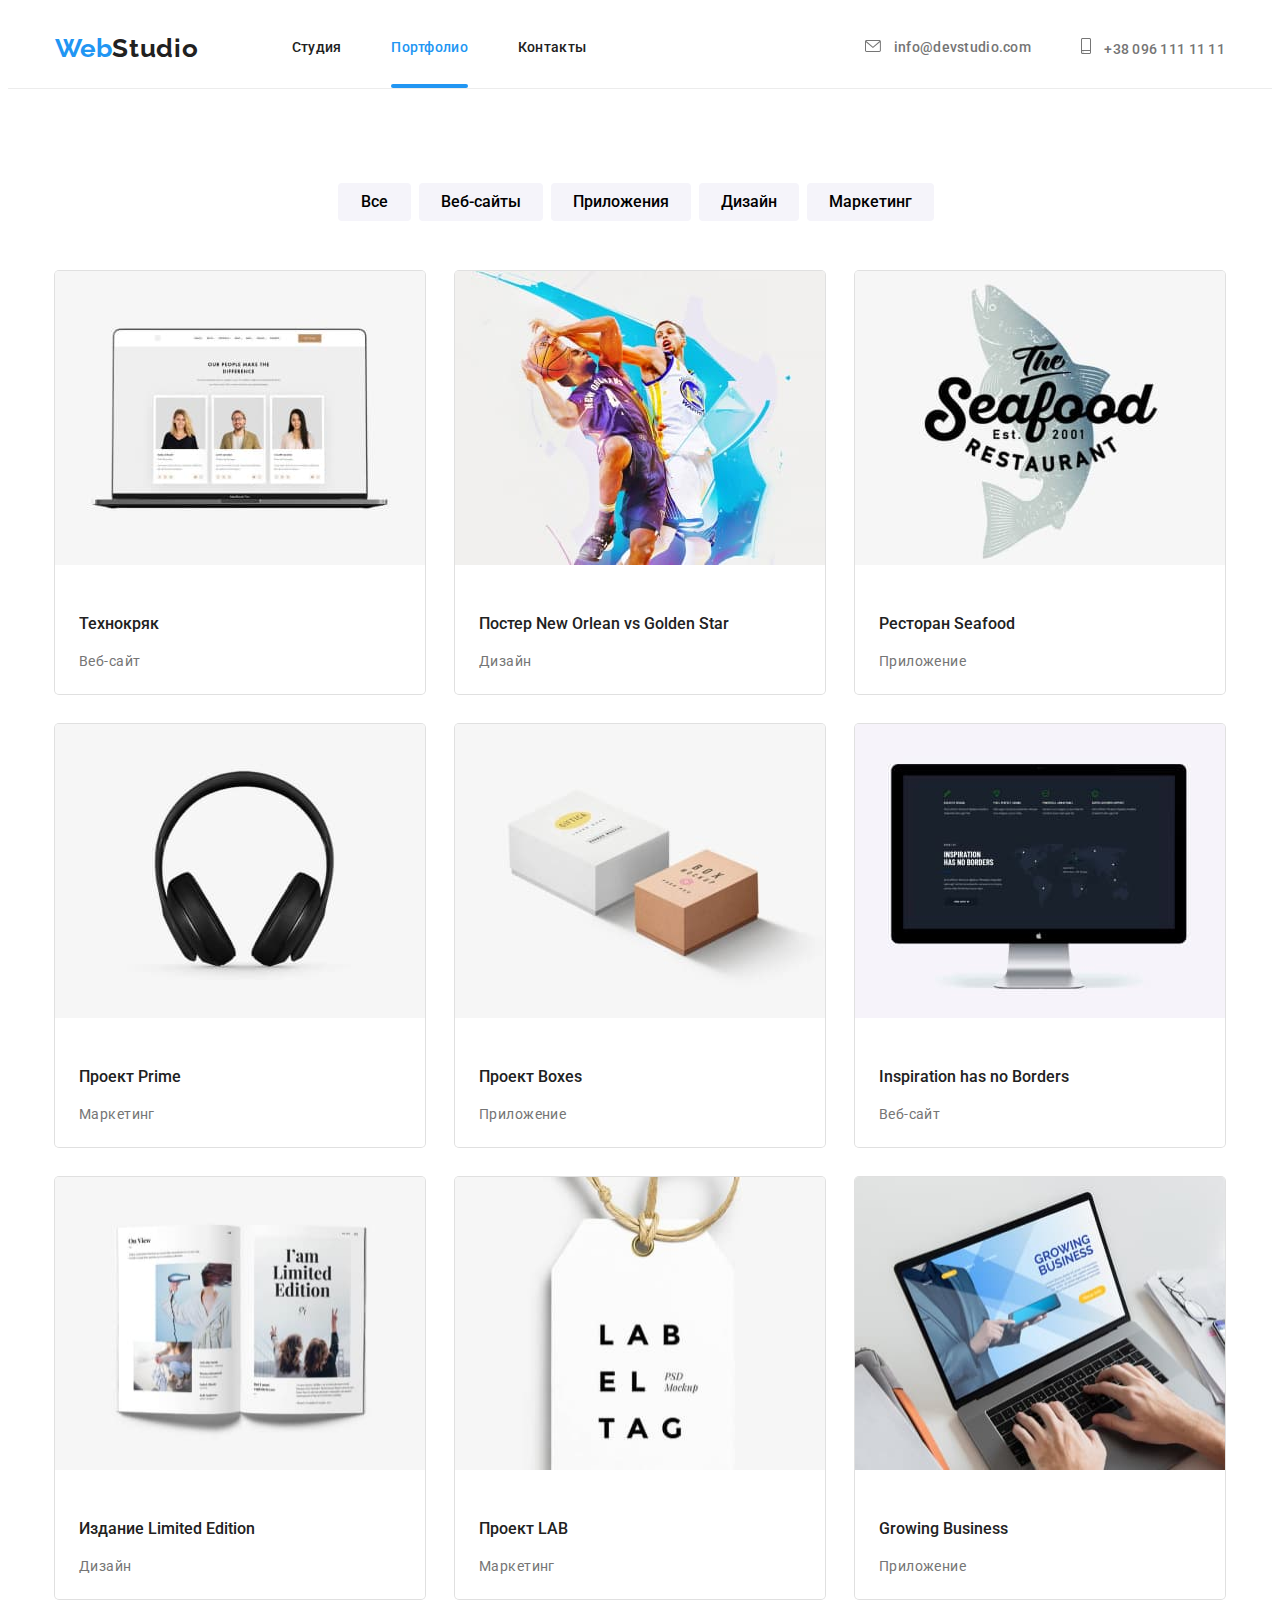
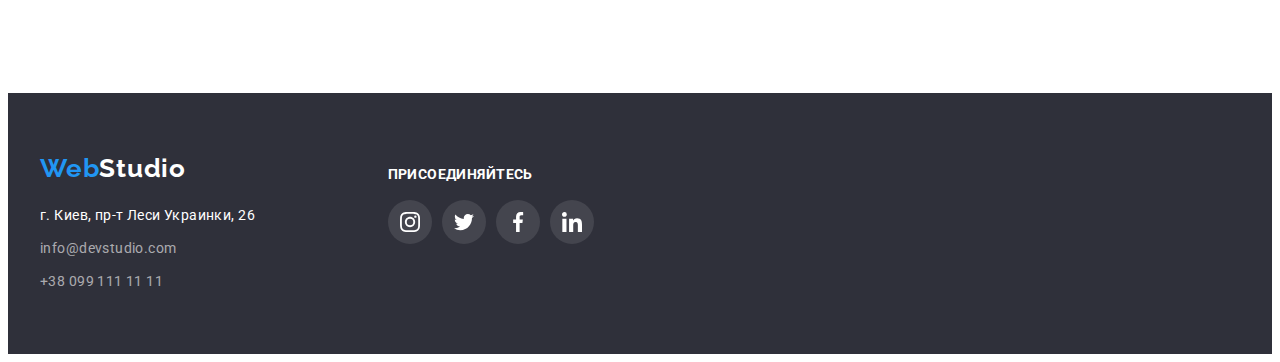
==== portfolio.html @ 5510318b "k" ====
<!DOCTYPE html>
<html lang="ru">

<head>

    <meta charset="UTF-8">
    <meta name="viewport" content="width=device-width, initial-scale=1.0">
    <title>Portfolio</title>
    <link rel="preconnect" href="https://fonts.gstatic.com">
    <link
        href="https://fonts.googleapis.com/css2?family=Raleway:wght@700&family=Roboto:wght@400;500;700;900&display=swap"
        rel="stylesheet">
    <link rel="stylesheet" href="https://cdnjs.cloudflare.com/ajax/libs/modern-normalize/0.2.0/modern-normalize.css"
        integrity="sha512-oxqL25oMBPTFLK5OOR4U/Y//5oyc+3B8MJVTuGD2FLdyA+VXlhKMyQ7YjHNSI5+CLk0UdMLw1lV64dDuT1Batw=="
        crossorigin="anonymous" />
    <link rel="stylesheet" href="css/style.css">


</head>

<body>
    <!--шапка-->
    <header>
        <nav class="conteiner-header main-nav">
            <a href="./index.html" class="logo">Web<span class="logotip">Studio</span></a>
            <ul class="menu-nav list">
                <li class="item">
                    <a href="./index.html" class="saite-nav1 ">Студия</a>
                </li>
                <li class="item">
                    <a href="./portfolio.html" class="saite-nav1 link-current">Портфолио</a>
                </li>
                <li class="item">
                    <a href="" class="saite-nav1">Контакты</a>
                </li>
            </ul>
                        <ul class="contacts list">
                        
                            <li class="item link ">
                                <a href="mailto:info@devstudio.com" class="saite-contacts">
                                        <svg class="icon-mail  ">
                                            <use href=".//images/svg/clients.svg#envelope"></use>
                                        
                                        </svg>
                                    info@devstudio.com</a>
                        
                            </li>
                        
                        
                            <li class="item link ">
                                
                                <a href="tel:+380961111111" class="saite-contacts ">
                                    <svg class="icon-phone  ">
                                        <use href=".//images/svg/clients.svg#smartphone"></use>
                                    
                                    </svg>
                                    +38 096 111 11 11
                        
                                </a>
                            </li>
                        
                        </ul>
        </nav>

    </header>
    <!--Основной контент-->
    <main>
        <!--Фильтры-->
        <section class="conteiner-portfolio">
            <div class="portfolio">
                <h1 class="visually">Портфолио</h1>
                <ul class="list filter ">
                    <li><button class="filter-button" type="button">Все</button></li>
                    <li><button class="filter-button" type="button">Веб-сайты</button></li>
                    <li><button class="filter-button" type="button">Приложения</button></li>
                    <li><button class="filter-button" type="button">Дизайн</button></li>
                    <li><button class="filter-button" type="button">Маркетинг</button></li>
                </ul>
            
            </div>
            <div class="containers-portfolio">
                <h2 class="visually">Проекты</h2>
            
                <ul class="card-set">
                    <li class="item portfolios-link">
                        <div class="card-portfolios">
                        <a href="" class="portfolios-link">
                        <article class="card">
                            <div class="card-thumb">
                            
                                    <img src="./images/portfolio/website.jpg" alt="технокряк" width="370" >
                                    
                              <div class="card-overlay">
                                  <p class="card-overlay-text">
                                    Технокряк это современная площадка распространения коронавируса. Компании используют эту платформу для цифрового
                                    шпионажа и атак на защищённые сервера конкурентов.
                                  </p>
                              </div>
                            </div>
           
                            <div class="card-content">
                                
                                <h3 class="card-heading">Технокряк</h3>
                                <p class="card-text">Веб-сайт</p>
                                
                            </div>
                        </article>
                        </a>
                        </div>
                    </li>
            
                    <li class="item portfolios-link">
                        <div class="card-portfolios">
                        <a href="" class="portfolios-link">
                        <article class="card">
                            <div class="card-thumb">
                              
                                    <img src="./images/portfolio/desinger.jpg" alt="постер" >
                               <div class="card-overlay">
                                  <p class="card-overlay-text">
                                    Технокряк это современная площадка распространения коронавируса. Компании используют эту платформу для цифрового
                                    шпионажа и атак на защищённые сервера конкурентов.
                                  </p>
                              </div>
                            </div>
            
                            <div class="card-content">
                                <h3 class="card-heading">Постер New Orlean vs Golden Star</h3>
                                <p class="card-text">Дизайн</p>
                            </div>
                        </article>
                        </a>
                        </div>
                    </li>
            
                    <li class="item portfolios-link">
                        <div class="card-portfolios">
                        <a href="" class="portfolios-link">
                        <article class="card">
                            <div class="card-thumb">
                        
                              <img src="./images/portfolio/app.jpg" alt="ресторан" /> 
                            <div class="card-overlay">
                                  <p class="card-overlay-text">
                                    Технокряк это современная площадка распространения коронавируса. Компании используют эту платформу для цифрового
                                    шпионажа и атак на защищённые сервера конкурентов.
                                  </p>
                              </div>
                            </div>
            
                            <div class="card-content">
                                <h3 class="card-heading"> Ресторан Seafood</h3>
                                <p class="card-text">Приложение</p>
                            </div>
                        </article>
                        </a>
                        </div>
                    </li>
            
                    <li class="item portfolios-link">
                        <div class="card-portfolios">
                        <a href="" class="portfolios-link">
                        <article class="card">
                            <div class="card-thumb">
                             
                                     <img src="./images/portfolio/marketing.jpg" alt="маркетинг" />
                       <div class="card-overlay">
                                  <p class="card-overlay-text">
                                    Технокряк это современная площадка распространения коронавируса. Компании используют эту платформу для цифрового
                                    шпионажа и атак на защищённые сервера конкурентов.
                                  </p>
                              </div>
                            </div>
            
                            <div class="card-content">
                                <h3 class="card-heading">Проект Prime </h3>
                                <p class="card-text">
                                    Маркетинг
                                </p>
                            </div>
                        </article>
                        </a>
                        </div>
                    </li>
            
                    <li class="item portfolios-link">
                        <div class="card-portfolios">
                        <a href="" class="portfolios-link">
                        <article class="card">
                            <div class="card-thumb">
                                <img src="./images/portfolio/apps.jpg" alt="приложение" />
                       <div class="card-overlay">
                                  <p class="card-overlay-text">
                                    Технокряк это современная площадка распространения коронавируса. Компании используют эту платформу для цифрового
                                    шпионажа и атак на защищённые сервера конкурентов.
                                  </p>
                              </div>
                            </div>
            
                            <div class="card-content">
                                <h3 class="card-heading">Проект Boxes</h3>
                                <p class="card-text">
                                    Приложение
                                </p>
                            </div>
                        </article>
                        </a>
                        </div>
                    </li>
            
                    <li class="item portfolios-link" >
                        <div class="card-portfolios">
                        <a href="" class="portfolios-link">
                        <article class="card">
                            <div class="card-thumb">
                              
                                    <img src="./images/portfolio/inspiration.jpg" alt="веб-сайт" />
                                 <div class="card-overlay">
                                  <p class="card-overlay-text">
                                    Технокряк это современная площадка распространения коронавируса. Компании используют эту платформу для цифрового
                                    шпионажа и атак на защищённые сервера конкурентов.
                                  </p>
                              </div>
                            </div>
            
                            <div class="card-content">
                                <h3 class="card-heading">Inspiration has no Borders</h3>
                                <p class="card-text">
                                    Веб-сайт
                                </p>
                            </div>
                        </article>
                        </a>
                        </div>
                    </li>
                    <li class="item portfolios-link">
                        <div class="card-portfolios">
                        <a href="" class="portfolios-link">
                        <article class="card">
                            <div class="card-thumb">
                             
                                    <img src="./images/portfolio/weblimitededition.jpg" alt="дизайн" />
                                <div class="card-overlay">
                                  <p class="card-overlay-text">
                                    Технокряк это современная площадка распространения коронавируса. Компании используют эту платформу для цифрового
                                    шпионажа и атак на защищённые сервера конкурентов.
                                  </p>
                              </div>
                            </div>
                
                            <div class="card-content">
                                <h3 class="card-heading">Издание Limited Edition</h3>
                                <p class="card-text">
                                    Дизайн
                                </p>
                            </div>
                        </article>
                        </a>
                        </div>
                    </li>
                    
                    <li class="item portfolios-link">
                        <div class="card-portfolios">
                        <a href="" class="portfolios-link">
                            <article class="card">
                                <div class="card-thumb">
                                  
                                    <img src="./images/portfolio/lab.jpg" alt="маркетинг2"  />
                                 <div class="card-overlay">
                                  <p class="card-overlay-text">
                                    Технокряк это современная площадка распространения коронавируса. Компании используют эту платформу для цифрового
                                    шпионажа и атак на защищённые сервера конкурентов.
                                  </p>
                              </div>
                                </div>
                    
                                <div class="card-content">
                                    <h3 class="card-heading">Проект LAB</h3>
                                    <p class="card-text">
                                        Маркетинг
                                    </p>
                                </div>
                            </article>
                        </a>
                        </div>
                    </li>
                       
                    <li class="item portfolios-link">
                        <div class="card-portfolios">
                        <a href="" class="portfolios-link">
                                <article class="card">
                                    <div class="card-thumb">
                                  
                                            <img src="./images/portfolio/business.jpg" alt="бизнес" />
                                  <div class="card-overlay">
                                  <p class="card-overlay-text">
                                    Технокряк это современная площадка распространения коронавируса. Компании используют эту платформу для цифрового
                                    шпионажа и атак на защищённые сервера конкурентов.
                                  </p>
                              </div>
                                    </div>
                        
                                    <div class="card-content">
                                        <h3 class="card-heading">Growing Business</h3>
                                        <p class="card-text">
                                          Приложение
                                        </p>
                                    </div>
                                </article>
                        </a>
                        </div>
                    </li>
                </ul>
            </div>
        </section>

    </main>
<footer class="footer">
    <div class="container our-contacts">
        <div class="card-footer">
            <a class="link logos" href="./index.html"><span class="logo-color">Web</span>Studio</a>
            <address class="address">г. Киев, пр-т Леси Украинки, 26</address>
            <ul class="list">
                <li class="address-item "><a class="contacts-footer"
                        href="mailto:info@devstudio.com">info@devstudio.com</a>
                </li>
                <li class="address-item"><a class="contacts-footer" href="tel:+380991111111">+38 099 111 11 11</a></li>
            </ul>
        </div>
        <div class="card-footer social-networks">
            <h2 class="join">присоединяйтесь</h2>
            <ul class="list social-networks-list">
                <li class="networks-list">
                    <a class="networks-list-link" href="" aria-label="Ссылка на instagram" target="_self"
                        rel="noreferrer noopener">
                        <svg class="network-icon" width="20px" height="20px">
                            <use href=".//images/svg/sprite.svg#instagram"></use>
                        </svg>
                    </a>
                </li>
                <li class="networks-list">
                    <a class="networks-list-link" href="" aria-label="Ссылка на twitter" target="_self"
                        rel="noreferrer noopener">
                        <svg class="network-icon" width="20px" height="20px">
                            <use href=".//images/svg/sprite.svg#twitter"></use>
                        </svg>
                    </a>
                </li>
                <li class="networks-list">
                    <a class="networks-list-link" href="" aria-label="Ссылка на facebook" target="_self"
                        rel="noreferrer noopener">
                        <svg class="network-icon" width="20px" height="20px">
                            <use href=".//images/svg/sprite.svg#facebook"></use>
                        </svg>
                    </a>
                </li>
                <li class="networks-list">
                    <a class="networks-list-link" href="" aria-label="Ссылка на linkedin" target="_self"
                        rel="noreferrer noopener">
                        <svg class="network-icon" width="20px" height="20px">
                            <use href=".//images/svg/sprite.svg#linkedin"></use>
                        </svg>
                    </a>
                </li>
            </ul>

        </div>

    </div>
</footer>
</body>

</html>
---- css/style.css ----
html {
  box-sizing: border-box;
}

*,
*::after,
*::before {
  box-sizing: inherit;
}

h1,
h2,
h3,
h4,
h5,
h6,
p {
  margin-top: 0;
}
.list {
  list-style: none;
  padding-left: 0;
  margin: 0;
}

.link {
  text-decoration: none;
  color: inherit;
}
img {
  display: block;
  max-width: 100%;
  height: auto;
}
:root {
  --background-color: #fff;
  --primary-text-color: #757575;
  --hover-color: #2196f3;
  --title-color: #212121;
  --white-color-text: #ffffff;
  --text-black-color: #000000;
  --bg-color: #2f303a;
  --buttos-hover-color: #188ce8;
  --our-backgraund-color: #f5f4fa;
  --portfolio-background-color: #e5e5e5;
  --social-team-icon-color: #afb1b8;

  --card-set-gap: 30px;
  --card-shadow-hover: 0px 1px 1px rgba(0, 0, 0, 0.12), 0px 4px 4px rgba(0, 0, 0, 0.06), 1px 4px 6px rgba(0, 0, 0, 0.16);
  --card-shadow: 0px 0px 0px 1px rgba(0, 0, 0, 0.12);
  --foto-bg-color: rgba(47, 48, 58, 0.8);
}

.body {
  font-family: 'Roboto', sans-serif;
  font-family: 'Raleway', sans-serif;
  background-color: var(--background-color);
  margin: 0px;
  line-height: 1.5;
}

a {
  text-decoration: none;
}

ul {
  list-style: none;
}

p {
  font-family: Roboto;
  font-style: normal;
  font-weight: normal;
  font-size: 14px;
  line-height: 1.71;
  /* or 171% */

  letter-spacing: 0.03em;
  color: var(--primary-text-color);
}
h2 {
  font-family: Roboto;
  font-style: normal;
  font-weight: bold;
  font-size: 36px;
  line-height: 1.16;
  text-align: center;
  letter-spacing: 0.03em;

  color: var(--title-color);
}
/* CONTAINER */
.containers-portfolio {
  width: 1200px;
  padding-left: 15px;
  padding-right: 15px;
  margin-left: auto;
  margin-right: auto;
}
.conteiner-header {
  margin-right: auto;
  margin-left: auto;
  padding: 0px 15px;
  width: 1200px;
  height: 80px;
}
header {
  border-bottom: 1px solid #ececec;
}

.logo {
  font-family: Raleway;
  font-style: normal;
  font-weight: bold;
  font-size: 26px;
  line-height: 1.19;
  color: var(--hover-color);
}

.logotip {
  font-family: Raleway;
  font-style: normal;
  font-weight: bold;
  font-size: 26px;
  line-height: 1.19;
  /* identical to box height */

  letter-spacing: 0.03em;
  color: var(--title-color);
}

.logo:hover,
.logotip:hover {
  color: var(--hover-color);
}
.link-current,
.link:hover,
.link:focus,
.contacts:focus,
.contacts:hover,
.contacts-footer:hover,
.contacts-footer:focus {
  color: var(--special-text-color);
}
.link-current {
  position: relative;
}
.link-current::after {
  position: absolute;
  content: '';
  display: block;
  height: 4px;
  width: 100%;
  border-radius: 2px;
  bottom: 0;

  background-color: var(--hover-color);
}

/*main-nav*/
.main-nav {
  display: flex;
  align-items: center;
}

/*menu*/
.menu-nav .item + .item {
  margin-left: 50px;
}

.menu-nav {
  display: flex;
  margin-left: 93px;
}

.saite-nav1 {
  display: block;
  padding-top: 32px;
  padding-bottom: 32px;

  font-family: Roboto;
  font-style: normal;
  font-weight: 500;
  font-size: 14px;
  line-height: 1.14;
  letter-spacing: 0.02em;
  text-decoration: none;
  cursor: pointer;
  color: var(--title-color);
}

.saite-nav1:hover,
.saite-nav1:focus {
  color: var(--hover-color);
}
/*icon header*/

.icon-mail {
  width: 16px;
  height: 12px;
  fill: var(--primary-text-color);
  margin-right: 10px;
}

.icon-phone {
  width: 10px;
  height: 16px;
  fill: var(--primary-text-color);
  margin-right: 10px;
}
.icon-mail,
.icon-phone {
  align-items: center;
}
.contacts {
  display: flex;
  margin-left: auto;
}

.contacts .item + .item {
  margin-left: 50px;
}

.saite-contacts {
  font-family: Roboto;
  font-style: normal;
  font-weight: 500;
  font-size: 14px;
  line-height: 1.14;
  letter-spacing: 0.02em;

  color: var(--primary-text-color);
}
.saite-contacts:hover,
.saite-contacts:focus {
  color: var(--hover-color);
}
.saite-contacts:hover .icon-phone,
.saite-contacts:focus .icon-phone {
  stroke: var(--hover-color);
}
.saite-contacts:hover .icon-mail,
.saite-contacts:focus .icon-mail {
  stroke: var(--hover-color);
}
/* banner*/
.banner {
  height: 600px;

  background-color: var(--bg-color);
}

/*hero-title*/
.hero {
  align-items: center;
  text-align: center;

  padding-top: 200px;
  padding-bottom: 200px;

  background-image: linear-gradient(rgba(47, 48, 58, 0.4), rgba(47, 48, 58, 0.4)), url(../images/bg-image.jpeg);
  background-repeat: no-repeat;
  background-position: center;
}

.hero-title {
  font-family: Roboto;
  font-style: normal;
  font-weight: 900;
  font-size: 44px;
  line-height: 1.36;

  color: var(--white-color-text);
}
/*button*/
.buttons {
  background: var(--hover-color);

  padding: 10px 32px 10px 32px;
  border-radius: 4px;
  border: none;
  cursor: pointer;
}

.buttons:hover,
.buttons:focus {
  background: var(--buttos-hover-color);
  box-shadow: 0px 4px 4px rgba(0, 0, 0, 0.15);
  border-radius: 4px;
}

.buts {
  font-family: Roboto;
  font-style: normal;
  font-weight: bold;
  font-size: 16px;
  line-height: 1.87;
  /* identical to box height, or 187% */

  color: var(--white-color-text);
}

.buts:hover,
.buts:focus {
  font-family: Roboto;
  font-style: normal;
  font-weight: bold;
  font-size: 16px;
  line-height: 1.87;

  color: var(--white-color-text);
}

.section {
  padding-top: 94px;
  padding-bottom: 94px;
}

.about-us {
  display: flex;
  justify-content: center;
  padding-left: 0px;
  font-family: Roboto;
  font-style: normal;
  font-weight: bold;
  font-size: 14px;
  line-height: 1.14;
  letter-spacing: 0.03em;

  color: var(--title-color);
}

.section-about-us-title {
  font-family: Roboto;
  font-style: normal;
  font-weight: bold;
  font-size: 14px;
  line-height: 1.14;
  letter-spacing: 0.03em;

  color: var(--title-color);
}

.about-us .feature1 + .feature1 {
  margin-left: 30px;
}

.feature1 {
  height: 251px;
  width: 270px;
  align-items: center;
}
/*icon center*/
.feature-icon::before {
  display: block;
  content: '';
  height: 120px;

  background-size: contain;
  background-position: center;
  margin-bottom: 30px;
}
.feature-icon:nth-child(1):before {
  background-image: url(../images/svg/Group\ 1.svg);
}
.feature-icon:nth-child(2):before {
  background-image: url(../images/svg/Group\ 2.svg);
}
.feature-icon:nth-child(3):before {
  background-image: url(../images/svg/Group\ 3.svg);
}
.feature-icon:nth-child(4):before {
  background-image: url(../images/svg/Group\ 4.svg);
}
/*what-we-do*/

.what-we-do {
  margin-bottom: 50px;
}

.block-title {
  display: flex;
  text-align: center;
  padding-left: 0px;
  padding-top: 0px;
  margin-top: 0px;
  margin-bottom: 0px;
  padding-bottom: 94px;
  position: relative;
}

.block-title .grid-title + .grid-title {
  padding-left: 30px;
}

.container {
  margin-left: auto;
  margin-right: auto;
  padding: 0px 15pxpx;
  width: 1200px;
}
.card-bg {
  display: flex;
  position: absolute;
  top: 224px;
  /* right: 0; */
  width: 370px;
  height: 70px;

  background-color: var(--foto-bg-color);
}
.text {
  font-family: Roboto;
  font-style: normal;
  font-weight: bold;
  font-size: 14px;
  line-height: 16px;
  text-align: center;
  letter-spacing: 0.03em;
  text-transform: uppercase;

  color: #ffffff;
  padding-top: 27px;
  margin-bottom: 0px;
  padding-left: 83px;
}
/*our-team*/

.we-1 {
  font-family: Roboto;
  font-style: normal;
  font-weight: bold;
  font-size: 36px;
  line-height: 1.16;
  text-align: center;
  letter-spacing: 0.03em;
  color: var(--title-color);

  margin-bottom: 50px;
}

h3 {
  font-family: Roboto;
  font-style: normal;
  font-weight: 500;
  font-size: 16px;
  line-height: 1.18;
  color: var(--title-color);
  margin-top: 30px;
}

.banners {
  background-color: var(--our-backgraund-color);
}

.our-team {
  display: flex;
  flex-wrap: wrap;
  width: 1200px;
}

.our-team .team + .team + .team {
  margin-left: 30px;
}

.teams {
  margin-left: 30px;
}

.team {
  background-color: var(--white-color-text);
  border-bottom-left-radius: 4px;
  border-bottom-right-radius: 4px;
  box-shadow: 0px 1px 3px rgb(0 0 0 / 12%), 0px 1px 1px rgb(0 0 0 / 14%), 0px 2px 1px rgb(0 0 0 / 20%);
  border-radius: 0px 0px 4px 4px;
  text-align: center;
}
.ihor1 {
  margin: 0;
}
.teem {
  margin-top: 30px;
}
.teams-icon {
  height: 44px;
  width: 44px;

  display: inline-flex;
}

/*team-icon*/
.team-icon {
  display: inline-flex;
  justify-items: center;
  align-items: center;
  margin-left: 10px;
  margin-right: 10px;
  fill: var(--social-team-icon-color);
  cursor: pointer;
}
.social-icon-link:hover,
.social-icon-link:focus {
  fill: var(--white-color-text);
}
.social-icon-link:hover .team-icon,
.social-icon-link:focus .team-icon {
  fill: var(--white-color-text);
}
.social-team {
  padding: 0;
  margin-bottom: 30px;
  margin-top: 16px;
}

/*clients icon*/
.position {
  font-family: Roboto;
  font-style: normal;
  font-weight: bold;
  font-size: 36px;
  line-height: 1.16;
  text-align: center;
  letter-spacing: 0.03em;

  color: var(--text-black-color);

  margin-bottom: 50px;
}
.grid {
  display: flex;
  flex-wrap: wrap;

  justify-items: center;
  align-items: center;

  margin-top: 0;
  margin-bottom: 94px;
}

.grid-item.fl.lf.grid {
  flex-basis: calc((100% - 30px * 6) / 6);
  margin-top: 30px;
  margin-left: 30px;
}
.icon-client {
  fill: var(--social-team-icon-color);
}
.client-position a {
  display: inline-flex;
  justify-content: center;
  align-items: center;
  width: 170px;
  height: 90px;
  border: 1px solid var(--social-team-icon-color);
  border-radius: 4px;
  margin-left: auto;
  margin-right: auto;
}
.sections {
  margin-top: 94px;
}

.hh {
  width: 1200px;
  padding-right: 15px;
  padding-left: 15px;
  margin-right: auto;
  margin-left: auto;
}
.lf {
  padding-left: 0;
}
.fl {
  width: 170px;
  height: 90px;
  display: inline-grid;
  margin-right: 30px;
}

.fls {
  width: 170px;
  height: 90px;
  display: inline-grid;
}
.icon-client:hover,
.icon-client:focus {
  fill: var(--hover-color);
  border: 1px solid var(--hover-color);
}
.client:hover .icon-client,
.client:focus .icon-client {
  stroke: var(--hover-color);
}

/*footer*/
footer {
  background-color: var(--bg-color);
  padding-bottom: 60px;

  flex-basis: calc((50% - 45px) / 2);
}
.flex {
  flex-basis: calc((50% - 45px) / 2);
}
.logos {
  font-family: Raleway;
  font-style: normal;
  font-weight: bold;
  font-size: 26px;
  line-height: 1.19;

  letter-spacing: 0.03em;

  color: var(--white-color-text);
}

.logo-color {
  font-family: Raleway;
  font-style: normal;
  font-weight: bold;
  font-size: 26px;
  line-height: 1.19;
  letter-spacing: 0.03em;
  color: var(--hover-color);
}

.logos:hover,
.logo-color:hover,
.contact-links:hover,
.contact-links:hover {
  color: var(--hover-color);
}

.contact-list {
  font-family: Roboto;
  font-style: normal;
  font-weight: normal;
  font-size: 14px;
  line-height: 1.71;
  padding-top: 20px;
  margin-bottom: 0px;
  /* or 171% */

  letter-spacing: 0.03em;

  color: var(--white-color-text);
}

.contact-links {
  font-family: Roboto;
  font-style: normal;
  font-weight: normal;
  font-size: 14px;
  line-height: 1.71;
  /* or 171% */
  padding-top: 9px;
  letter-spacing: 0.03em;

  color: rgba(255, 255, 255, 0.6);
}
/*icon social*/
.social-link {
  padding-left: 400px;
  padding-top: 50px;
  flex-basis: calc((50% - 45px) / 2);

  height: 80px;
}
.come-on {
  font-family: Roboto;
  font-style: normal;
  font-weight: bold;
  font-size: 14px;
  line-height: 0.87;
  letter-spacing: 0.03em;
  text-transform: uppercase;

  color: var(--white-color-text);
  margin-bottom: 0;
  padding-bottom: 20px;
  padding-top: 10px;
  margin-left: 45px;
}
.social {
  display: flex;
  display: inline;
}
.social-icon-link {
  display: inline-flex;
  cursor: pointer;
  width: 44px;
  height: 44px;
  border-radius: 50%;
  background-color: rgba(255, 255, 255, 0.1);
}

.icon {
  height: 20px;
  width: 20px;
  margin-left: 12px;
  margin-right: 12px;
  margin-top: 12px;
  display: inline-flex;
  justify-items: center;
  align-items: center;
  fill: var(--white-color-text);
  cursor: pointer;
}

.social-icon-link:hover,
.social-icon-link:focus {
  background-color: var(--hover-color);

  fill: var(--white-color-text);
  outline: none;
}

.social-icon-link:not(:last-child) {
  margin-right: 10px;
}
.rs {
  padding-top: 9px;
}
.networks-list-link:hover,
.networks-list-link:focus {
  background-color: var(--hover-color);
  outline: none;
  border-radius: 50%;
}
/*new footer*/
.footer {
  padding-top: 60px;
  padding-bottom: 60px;
}

.join {
  display: flex;
  font-family: Roboto;
  font-style: normal;
  font-weight: bold;
  font-size: 14px;
  line-height: 0.87;
  letter-spacing: 0.03em;
  text-transform: uppercase;

  color: var(--white-color-text);
  margin-bottom: 20px;
}

.our-contacts {
  display: flex;
}

.card-footer {
  flex-basis: calc((50% - 45px) / 2);
}
.card-footer:last-child {
  flex-basis: calc(50% - 15px);
}
.social-networks {
  margin-left: 70px;
  padding-top: 15px;
}

.social-networks-list {
  display: inline-flex;
}

.networks-list-link {
  display: flex;
  justify-content: center;
  align-items: center;
  width: 44px;
  height: 44px;
  border-radius: 50%;
  background-color: rgba(255, 255, 255, 0.1);
}
.networks-list:not(:last-child) {
  margin-right: 10px;
}

.networks-list-link:hover,
.networks-list-link:focus {
  background-color: var(--hover-color);
}

.network-icon {
  fill: var(--white-color-text);
}

.address {
  font-family: Roboto;
  font-style: normal;
  font-weight: normal;
  font-size: 14px;
  line-height: 1.71;
  padding-top: 20px;
  margin-bottom: 0px;
  /* or 171% */

  letter-spacing: 0.03em;

  color: var(--white-color-text);
}

.address-item {
  font-family: Roboto;
  font-style: normal;
  font-weight: normal;
  font-size: 14px;
  line-height: 1.71;
  /* or 171% */
  padding-top: 9px;
  letter-spacing: 0.03em;

  color: rgba(255, 255, 255, 0.6);
}
.link-current,
.link:hover,
.link:focus,
.contacts:focus,
.contacts:hover,
.contacts-footer:hover,
.contacts-footer:focus {
  color: var(--hover-color);
}

.contacts-footer {
  color: rgba(255, 255, 255, 0.6);
  text-decoration: none;
}

/*portfolio html*/
.portfolio-logo {
  font-family: Raleway;
  font-style: normal;
  font-weight: bold;
  font-size: 26px;
  line-height: 1.19;
  /* identical to box height */

  letter-spacing: 0.03em;
  color: var(--hover-color);
}

.portfolio-logotipe {
  font-family: Raleway;
  font-style: normal;
  font-weight: bold;
  font-size: 26px;
  line-height: 1.19;
  /* identical to box height */

  letter-spacing: 0.03em;

  color: var(--text-black-color);
}

.portfolio-link {
  font-family: Roboto;
  font-style: normal;
  font-weight: 500;
  font-size: 14px;
  line-height: 1.14;
  letter-spacing: 0.02em;

  color: var(--title-color);
}

.portfolio-logotipe:hover {
  color: var(--hover-color);
}

.portfolio-contacts {
  font-family: Roboto;
  font-style: normal;
  font-weight: 500;
  font-size: 14px;
  line-height: 1.14;
  letter-spacing: 0.02em;

  color: var(--primary-text-color);
}

/*навигация*/
.visually {
  display: none;
}

/*навигация*/
.conteiner-portfolio {
  padding-bottom: 94px;
  padding-top: 94px;
}

.filters {
  display: flex;
  justify-content: center;
  margin-bottom: 50px;
  padding-left: 30px;
}
/*conteiner -main*/
.conteiner {
  width: 1170px;
  margin-left: auto;
  margin-right: auto;
  padding-top: 94px;
  padding-bottom: 94px;
  background-color: blue;
}
.all:hover {
  color: var(--white-color-text);
}
/*проекты*/
.filter {
  display: flex;
  justify-content: center;
  margin-bottom: 50px;
}

.filter-button {
  font-family: Roboto;
  font-style: normal;
  font-weight: 500;
  font-size: 16px;
  line-height: 1.62;
  text-align: center;
  background-color: var(--our-backgraund-color);
  border-radius: 4px;
  border: none;
  margin-right: 8px;
  min-width: 73px;
  padding: 6px 22px;
  cursor: pointer;
}

.filter-button:hover,
.filter-button:focus {
  background-color: var(--hover-color);
  color: var(--white-color-text);
  box-shadow: 0px 3px 1px rgba(0, 0, 0, 0.1), 0px 1px 2px rgba(0, 0, 0, 0.08), 0px 2px 2px rgba(0, 0, 0, 0.12);
  border-radius: 4px;
}

/*.portfolio {
  background: #e5e5e5;
}*/

/* CARD SET */
.card-set {
  padding: 0;
  margin: 0;
  list-style: none;

  display: flex;
  flex-wrap: wrap;
  margin-left: calc(-1 * var(--card-set-gap));
  margin-top: calc(-1 * var(--card-set-gap));
}

.card-set > .item {
  flex-basis: calc(100% / 3 - var(--card-set-gap));
  margin-left: var(--card-set-gap);
  margin-top: var(--card-set-gap);
}

/* CARD */
.card {
  box-shadow: var(--card-shadow);
  border-radius: 4px;
  overflow: hidden;
}

.portfolios-link:hover,
.portfolios-link:focus {
  box-shadow: var(--card-shadow-hover);
  border-radius: 4px;
  color: var(--hover-color);
}
.portfolios-link {
  cursor: pointer;
}

.card-content {
  padding: 20px 24px;
}

.card-text {
  margin-top: 4px;
  margin-bottom: 0px;
}
.card-main {
  margin: 0px;
}
.project-titles {
  font-family: Roboto;
  font-style: normal;
  font-weight: bold;
  font-size: 18px;
  line-height: 2;

  letter-spacing: 0.06em;
  padding-left: 24px;
  padding-top: 10px;
  padding-bottom: 4px;
  color: var(--title-color);
}
.project-title {
  font-family: Roboto;
  font-style: normal;
  font-weight: normal;
  font-size: 16px;
  line-height: 1.87;

  letter-spacing: 0.03em;
  padding-left: 24px;
  padding-bottom: 20px;
}
.items {
  width: 370px;
  height: 404px;
  left: 215px;
  top: 1130px;

  background: #ffffff;
  border: 1px solid #eeeeee;
  box-sizing: border-box;
}

/* portfolio footer*/
.footer-nav {
  width: 1600px;
  height: 252px;
  left: 0px;
  top: 1628px;

  background: var(--bg-color);
}
.portfolio-contacts:hover,
.web:hover,
.portfolio-mail:hover,
.portfolio-phone:hover {
  color: var(--hover-color);
}

.logo1 {
  font-family: Raleway;
  font-style: normal;
  font-weight: bold;
  font-size: 26px;
  line-height: 1.19;
  /* identical to box height */

  letter-spacing: 0.03em;

  color: var(--hover-color);
}
.web {
  font-family: Raleway;
  font-style: normal;
  font-weight: bold;
  font-size: 26px;
  line-height: 1.19;
  /* identical to box height */

  letter-spacing: 0.03em;

  color: var(--white-color-text);
}
.portfolio-address {
  font-family: Roboto;
  font-style: normal;
  font-weight: normal;
  font-size: 14px;
  line-height: 1.71;
  /* or 171% */

  letter-spacing: 0.03em;

  color: var(--white-color-text);
}
.portfolio-mail {
  font-family: Roboto;
  font-style: normal;
  font-weight: normal;
  font-size: 14px;
  line-height: 1.71;
  /* or 171% */

  letter-spacing: 0.03em;

  color: rgba(255, 255, 255, 0.6);
}
.portfolio-phone {
  font-family: Roboto;
  font-style: normal;
  font-weight: normal;
  font-size: 14px;
  line-height: 1.71;
  /* or 171% */

  letter-spacing: 0.03em;

  color: rgba(255, 255, 255, 0.6);
}
/*madal*/
.backdrop {
  position: fixed;
  top: 0;
  left: 0;
  width: 100%;
  height: 100%;
  background-color: rgba(0, 0, 0, 0.2);

  z-index: 2;
  transition: opacity 1000ms cubic-bezier(0.4, 0, 0.2, 1);
}
.backdrop.is-hidden {
  opacity: 0;
  pointer-events: none;
}

.modal {
  position: absolute;
  top: 50%;
  left: 50%;

  width: 528px;
  height: 581px;
  background-color: rgba(255, 255, 255, 1);
  box-shadow: 0px 1px 3px rgba(0, 0, 0, 0.12), 0px 1px 1px rgba(0, 0, 0, 0.14), 0px 2px 1px rgba(0, 0, 0, 0.2);
  border-radius: 4px;
  transform: translate(-50%, -50%) scale(1);
}

.t {
  margin-top: 50px;
  margin-left: 100px;
  margin-right: 100px;
}
.modal:hover {
  transition-property: initial;
  transition-duration: 250ms;
  transition-timing-function: linear;
  transition-delay: 0;
}
.buttom-close {
  position: absolute;
  top: 8px;
  right: 8px;
  width: 30px;
  height: 30px;

  background-color: transparent;
  border: 1px solid rgba(0, 0, 0, 0.1);
  border-radius: 50%;
  cursor: pointer;
}
.icon-close {
  fill: #000000;
  margin-left: 1px;
}
.icon-close:hover,
.icon-close:focus {
  fill: var(--hover-color);
}
.buttom-close:hover,
.buttom-close:focus {
  fill: var(--hover-color);
  border: 1px solid var(--hover-color);
}
.buttom-close:hover .icon-close,
.buttom-close:focus .icon-close {
  stroke: var(--hover-color);
}
/*Выезэающий синий фон*/
.card-thumb {
  position: relative;
  overflow: hidden;
}

.card-overlay > p {
  padding: 63px 24px;
}
.card-overlay-text {
  font-family: Roboto;
  font-style: normal;
  font-weight: normal;
  font-size: 18px;
  line-height: 1.56;
  /* or 156% */
  text-align: left;
  letter-spacing: 0.03em;

  color: var(--white-color-text);
}
.card-overlay {
  position: absolute;
  bottom: 1px;
  left: 0;
  opacity: 0;
  background-color: rgba(33, 150, 243, 0.9);
  width: 370px;
  height: 294px;

  transform: translateY(100%);
  transition: transform 250ms cubic-bezier(0.4, 0, 0.2, 1);
}

.portfolios-link:hover .card-overlay,
.portfolios-link:focus .card-overlay {
  transform: translateY(0);
  opacity: 1;
}
.portfolios-link:hover,
.portfolios-link:focus {
  box-shadow: 0px 4px 4px rgba(0, 0, 0, 0.15);
  border-radius: 4px;
}
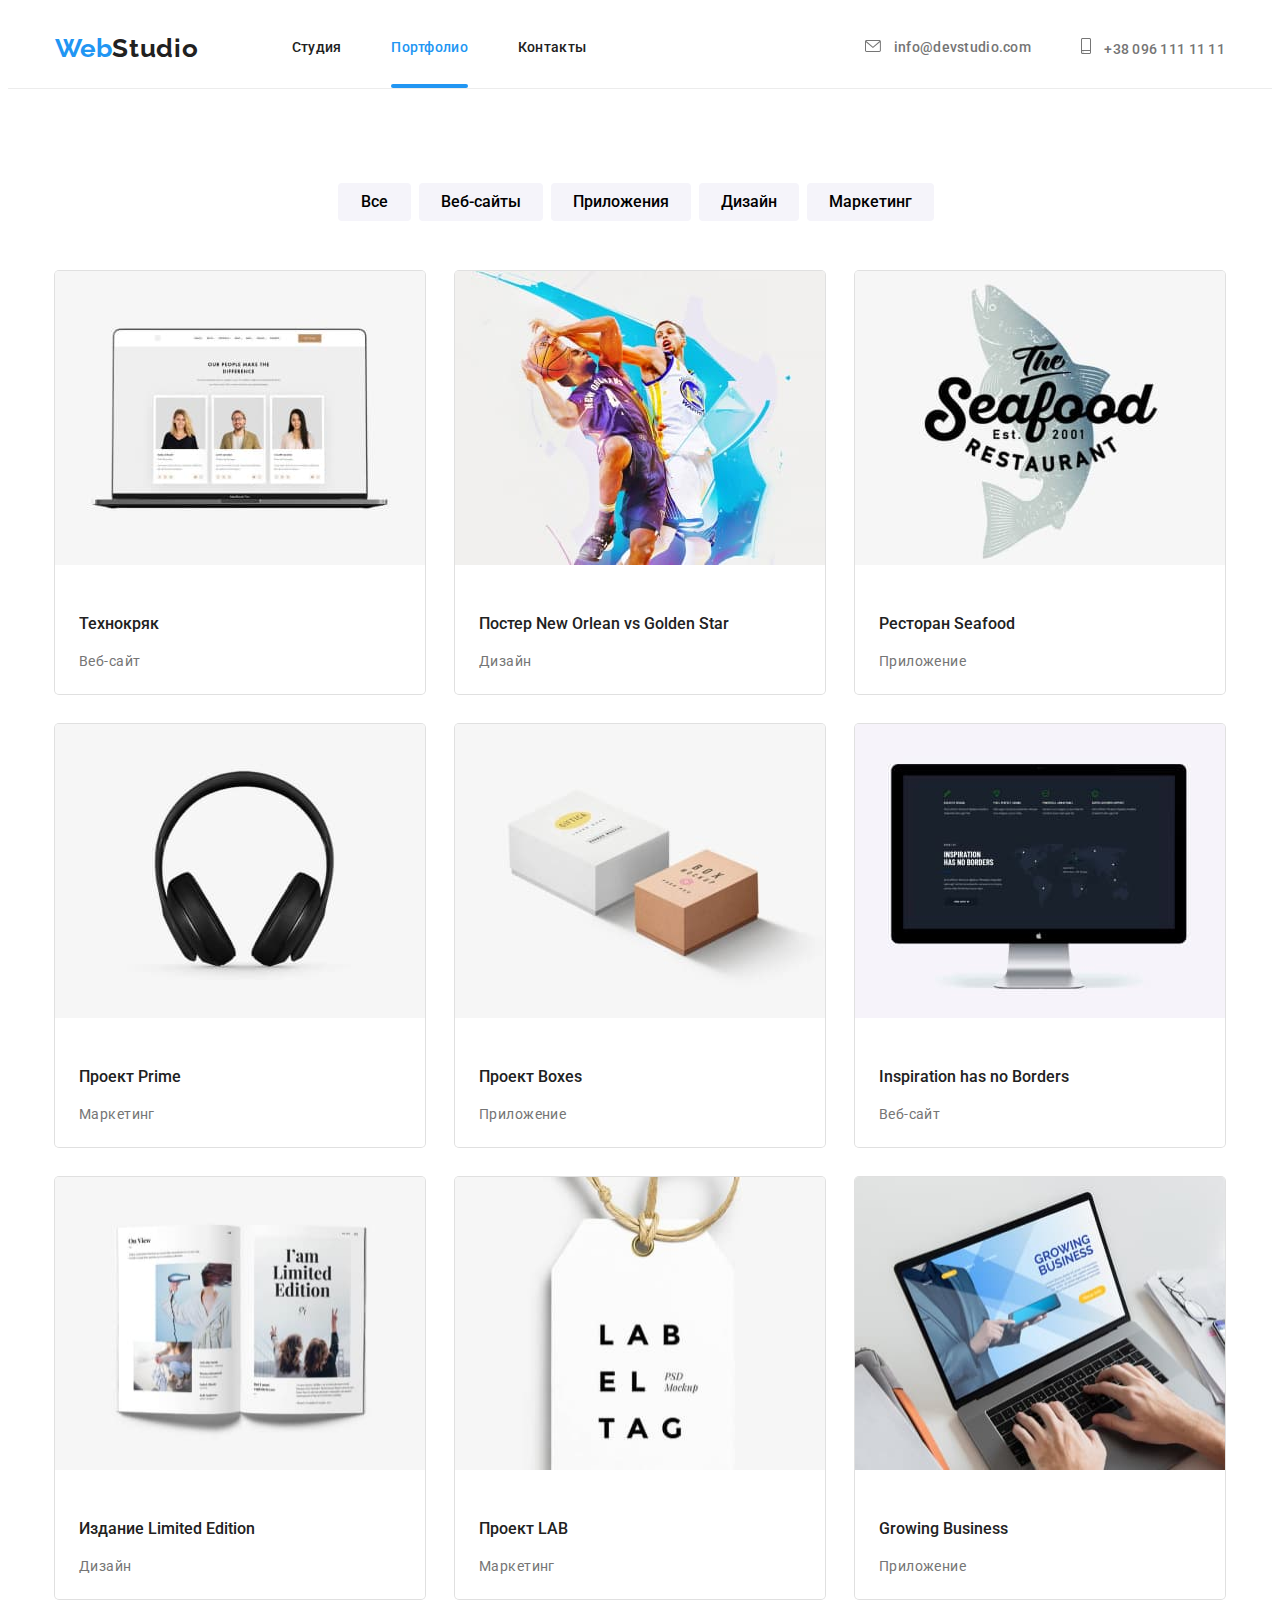
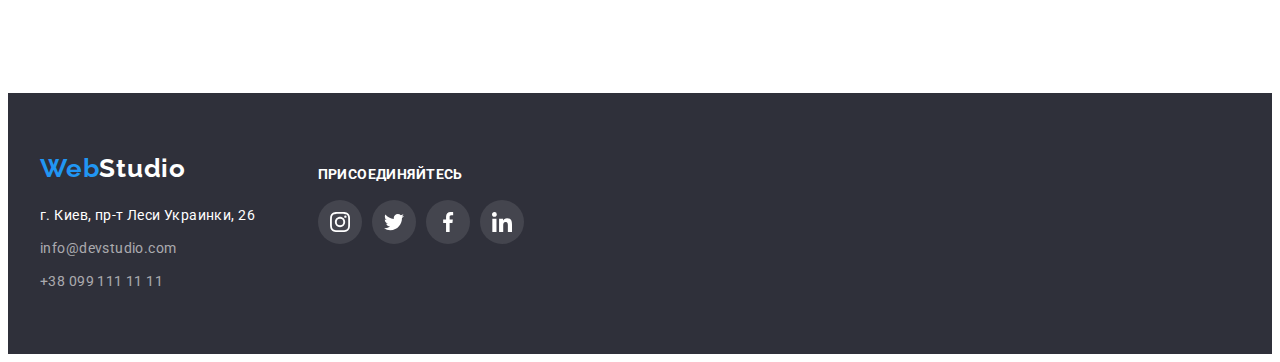
==== commit d9fe2948: "xcv" ====
--- a/portfolio.html
+++ b/portfolio.html
@@ -21,45 +21,49 @@
 <body>
     <!--шапка-->
     <header>
+
+
         <nav class="conteiner-header main-nav">
-            <a href="./index.html" class="logo">Web<span class="logotip">Studio</span></a>
+            <a href="" class="logo">Web<span class="logotip">Studio</span></a>
             <ul class="menu-nav list">
-                <li class="item">
-                    <a href="./index.html" class="saite-nav1 ">Студия</a>
-                </li>
-                <li class="item">
-                    <a href="./portfolio.html" class="saite-nav1 link-current">Портфолио</a>
-                </li>
-                <li class="item">
-                    <a href="" class="saite-nav1">Контакты</a>
+                <li class="item link">
+                    <a href="./index.html" class="saite-nav1 link">Студия</a>
+                </li>
+                <li class="item link">
+                    <a href="./portfolio.html" class="saite-nav1 link link-current ">Портфолио</a>
+                </li>
+                <li class="item link">
+                    <a href="" class="saite-nav1 link">Контакты</a>
                 </li>
             </ul>
-                        <ul class="contacts list">
-                        
-                            <li class="item link ">
-                                <a href="mailto:info@devstudio.com" class="saite-contacts">
-                                        <svg class="icon-mail  ">
-                                            <use href=".//images/svg/clients.svg#envelope"></use>
-                                        
-                                        </svg>
-                                    info@devstudio.com</a>
-                        
-                            </li>
-                        
-                        
-                            <li class="item link ">
-                                
-                                <a href="tel:+380961111111" class="saite-contacts ">
-                                    <svg class="icon-phone  ">
-                                        <use href=".//images/svg/clients.svg#smartphone"></use>
-                                    
-                                    </svg>
-                                    +38 096 111 11 11
-                        
-                                </a>
-                            </li>
-                        
-                        </ul>
+
+            <ul class="contacts list">
+
+                <li class="item link ">
+
+
+                    <a href="mailto:info@devstudio.com" class="saite-contacts">
+                        <svg class="icon-mail ">
+                            <use href=".//images/svg/clients.svg#envelope"></use>
+
+                        </svg>
+                        info@devstudio.com</a>
+
+                </li>
+
+
+                <li class="item link ">
+
+                    <a href="tel:+380961111111" class="saite-contacts ">
+                        <svg class="icon-phone">
+                            <use href=".//images/svg/clients.svg#smartphone"></use>
+
+                        </svg>
+                        +38 096 111 11 11 </a>
+                </li>
+
+            </ul>
+
         </nav>
 
     </header>
@@ -70,244 +74,235 @@
             <div class="portfolio">
                 <h1 class="visually">Портфолио</h1>
                 <ul class="list filter ">
-                    <li><button class="filter-button" type="button">Все</button></li>
-                    <li><button class="filter-button" type="button">Веб-сайты</button></li>
-                    <li><button class="filter-button" type="button">Приложения</button></li>
-                    <li><button class="filter-button" type="button">Дизайн</button></li>
-                    <li><button class="filter-button" type="button">Маркетинг</button></li>
+                    <li><button class="filter-button " type="button">Все</button></li>
+                    <li><button class="filter-button " type="button">Веб-сайты</button></li>
+                    <li><button class="filter-button " type="button">Приложения</button></li>
+                    <li><button class="filter-button " type="button">Дизайн</button></li>
+                    <li><button class="filter-button " type="button">Маркетинг</button></li>
                 </ul>
-            
+
             </div>
             <div class="containers-portfolio">
                 <h2 class="visually">Проекты</h2>
-            
+
                 <ul class="card-set">
                     <li class="item portfolios-link">
                         <div class="card-portfolios">
-                        <a href="" class="portfolios-link">
-                        <article class="card">
-                            <div class="card-thumb">
-                            
-                                    <img src="./images/portfolio/website.jpg" alt="технокряк" width="370" >
-                                    
-                              <div class="card-overlay">
-                                  <p class="card-overlay-text">
-                                    Технокряк это современная площадка распространения коронавируса. Компании используют эту платформу для цифрового
-                                    шпионажа и атак на защищённые сервера конкурентов.
-                                  </p>
-                              </div>
-                            </div>
-           
-                            <div class="card-content">
-                                
-                                <h3 class="card-heading">Технокряк</h3>
-                                <p class="card-text">Веб-сайт</p>
-                                
-                            </div>
-                        </article>
-                        </a>
-                        </div>
-                    </li>
-            
-                    <li class="item portfolios-link">
-                        <div class="card-portfolios">
-                        <a href="" class="portfolios-link">
-                        <article class="card">
-                            <div class="card-thumb">
-                              
-                                    <img src="./images/portfolio/desinger.jpg" alt="постер" >
-                               <div class="card-overlay">
-                                  <p class="card-overlay-text">
-                                    Технокряк это современная площадка распространения коронавируса. Компании используют эту платформу для цифрового
-                                    шпионажа и атак на защищённые сервера конкурентов.
-                                  </p>
-                              </div>
-                            </div>
-            
-                            <div class="card-content">
-                                <h3 class="card-heading">Постер New Orlean vs Golden Star</h3>
-                                <p class="card-text">Дизайн</p>
-                            </div>
-                        </article>
-                        </a>
-                        </div>
-                    </li>
-            
-                    <li class="item portfolios-link">
-                        <div class="card-portfolios">
-                        <a href="" class="portfolios-link">
-                        <article class="card">
-                            <div class="card-thumb">
-                        
-                              <img src="./images/portfolio/app.jpg" alt="ресторан" /> 
-                            <div class="card-overlay">
-                                  <p class="card-overlay-text">
-                                    Технокряк это современная площадка распространения коронавируса. Компании используют эту платформу для цифрового
-                                    шпионажа и атак на защищённые сервера конкурентов.
-                                  </p>
-                              </div>
-                            </div>
-            
-                            <div class="card-content">
-                                <h3 class="card-heading"> Ресторан Seafood</h3>
-                                <p class="card-text">Приложение</p>
-                            </div>
-                        </article>
-                        </a>
-                        </div>
-                    </li>
-            
-                    <li class="item portfolios-link">
-                        <div class="card-portfolios">
-                        <a href="" class="portfolios-link">
-                        <article class="card">
-                            <div class="card-thumb">
-                             
-                                     <img src="./images/portfolio/marketing.jpg" alt="маркетинг" />
-                       <div class="card-overlay">
-                                  <p class="card-overlay-text">
-                                    Технокряк это современная площадка распространения коронавируса. Компании используют эту платформу для цифрового
-                                    шпионажа и атак на защищённые сервера конкурентов.
-                                  </p>
-                              </div>
-                            </div>
-            
-                            <div class="card-content">
-                                <h3 class="card-heading">Проект Prime </h3>
-                                <p class="card-text">
-                                    Маркетинг
-                                </p>
-                            </div>
-                        </article>
-                        </a>
-                        </div>
-                    </li>
-            
-                    <li class="item portfolios-link">
-                        <div class="card-portfolios">
-                        <a href="" class="portfolios-link">
-                        <article class="card">
-                            <div class="card-thumb">
-                                <img src="./images/portfolio/apps.jpg" alt="приложение" />
-                       <div class="card-overlay">
-                                  <p class="card-overlay-text">
-                                    Технокряк это современная площадка распространения коронавируса. Компании используют эту платформу для цифрового
-                                    шпионажа и атак на защищённые сервера конкурентов.
-                                  </p>
-                              </div>
-                            </div>
-            
-                            <div class="card-content">
-                                <h3 class="card-heading">Проект Boxes</h3>
-                                <p class="card-text">
-                                    Приложение
-                                </p>
-                            </div>
-                        </article>
-                        </a>
-                        </div>
-                    </li>
-            
-                    <li class="item portfolios-link" >
-                        <div class="card-portfolios">
-                        <a href="" class="portfolios-link">
-                        <article class="card">
-                            <div class="card-thumb">
-                              
-                                    <img src="./images/portfolio/inspiration.jpg" alt="веб-сайт" />
-                                 <div class="card-overlay">
-                                  <p class="card-overlay-text">
-                                    Технокряк это современная площадка распространения коронавируса. Компании используют эту платформу для цифрового
-                                    шпионажа и атак на защищённые сервера конкурентов.
-                                  </p>
-                              </div>
-                            </div>
-            
-                            <div class="card-content">
-                                <h3 class="card-heading">Inspiration has no Borders</h3>
-                                <p class="card-text">
-                                    Веб-сайт
-                                </p>
-                            </div>
-                        </article>
-                        </a>
-                        </div>
-                    </li>
-                    <li class="item portfolios-link">
-                        <div class="card-portfolios">
-                        <a href="" class="portfolios-link">
-                        <article class="card">
-                            <div class="card-thumb">
-                             
-                                    <img src="./images/portfolio/weblimitededition.jpg" alt="дизайн" />
-                                <div class="card-overlay">
-                                  <p class="card-overlay-text">
-                                    Технокряк это современная площадка распространения коронавируса. Компании используют эту платформу для цифрового
-                                    шпионажа и атак на защищённые сервера конкурентов.
-                                  </p>
-                              </div>
-                            </div>
-                
-                            <div class="card-content">
-                                <h3 class="card-heading">Издание Limited Edition</h3>
-                                <p class="card-text">
-                                    Дизайн
-                                </p>
-                            </div>
-                        </article>
-                        </a>
-                        </div>
-                    </li>
-                    
-                    <li class="item portfolios-link">
-                        <div class="card-portfolios">
-                        <a href="" class="portfolios-link">
-                            <article class="card">
-                                <div class="card-thumb">
-                                  
-                                    <img src="./images/portfolio/lab.jpg" alt="маркетинг2"  />
-                                 <div class="card-overlay">
-                                  <p class="card-overlay-text">
-                                    Технокряк это современная площадка распространения коронавируса. Компании используют эту платформу для цифрового
-                                    шпионажа и атак на защищённые сервера конкурентов.
-                                  </p>
-                              </div>
-                                </div>
-                    
-                                <div class="card-content">
-                                    <h3 class="card-heading">Проект LAB</h3>
-                                    <p class="card-text">
-                                        Маркетинг
-                                    </p>
-                                </div>
-                            </article>
-                        </a>
-                        </div>
-                    </li>
-                       
-                    <li class="item portfolios-link">
-                        <div class="card-portfolios">
-                        <a href="" class="portfolios-link">
-                                <article class="card">
-                                    <div class="card-thumb">
-                                  
-                                            <img src="./images/portfolio/business.jpg" alt="бизнес" />
-                                  <div class="card-overlay">
-                                  <p class="card-overlay-text">
-                                    Технокряк это современная площадка распространения коронавируса. Компании используют эту платформу для цифрового
-                                    шпионажа и атак на защищённые сервера конкурентов.
-                                  </p>
-                              </div>
-                                    </div>
-                        
+                            <a href="" class="portfolios-link">
+                                <article class="card">
+                                    <div class="card-thumb project-thumb">
+
+                                        <img src="./images/portfolio/website.jpg" alt="технокряк" width="370">
+
+                                        <div class="project-overlay">
+                                            <p>Технокряк это современная площадка распространения коронавируса. Компании
+                                                используют эту платформу для цифрового
+                                                шпионажа и атак на защищённые сервера конкурентов.</p>
+                                        </div>
+                                    </div>
+
+                                    <div class="card-content">
+
+                                        <h3 class="card-heading">Технокряк</h3>
+                                        <p class="card-text">Веб-сайт</p>
+
+                                    </div>
+                                </article>
+                            </a>
+                        </div>
+                    </li>
+
+                    <li class="item portfolios-link">
+                        <div class="card-portfolios">
+                            <a href="" class="portfolios-link">
+                                <article class="card">
+                                    <div class="card-thumb project-thumb">
+
+                                        <img src="./images/portfolio/desinger.jpg" alt="постер">
+                                        <div class="project-overlay">
+                                            <p>Технокряк это современная площадка распространения коронавируса. Компании
+                                                используют эту платформу для цифрового
+                                                шпионажа и атак на защищённые сервера конкурентов.</p>
+                                        </div>
+                                    </div>
+
+                                    <div class="card-content">
+                                        <h3 class="card-heading">Постер New Orlean vs Golden Star</h3>
+                                        <p class="card-text">Дизайн</p>
+                                    </div>
+                                </article>
+                            </a>
+                        </div>
+                    </li>
+
+                    <li class="item portfolios-link">
+                        <div class="card-portfolios">
+                            <a href="" class="portfolios-link">
+                                <article class="card">
+                                    <div class="card-thumb project-thumb">
+
+                                        <img src="./images/portfolio/app.jpg" alt="ресторан" />
+                                        <div class="project-overlay">
+                                            <p>Технокряк это современная площадка распространения коронавируса. Компании
+                                                используют эту платформу для цифрового
+                                                шпионажа и атак на защищённые сервера конкурентов.</p>
+                                        </div>
+                                    </div>
+
+                                    <div class="card-content">
+                                        <h3 class="card-heading"> Ресторан Seafood</h3>
+                                        <p class="card-text">Приложение</p>
+                                    </div>
+                                </article>
+                            </a>
+                        </div>
+                    </li>
+
+                    <li class="item portfolios-link">
+                        <div class="card-portfolios">
+                            <a href="" class="portfolios-link">
+                                <article class="card">
+                                    <div class="card-thumb project-thumb">
+
+                                        <img src="./images/portfolio/marketing.jpg" alt="маркетинг" />
+                                        <div class="project-overlay">
+                                            <p>Технокряк это современная площадка распространения коронавируса. Компании
+                                                используют эту платформу для цифрового
+                                                шпионажа и атак на защищённые сервера конкурентов.</p>
+                                        </div>
+                                    </div>
+
+                                    <div class="card-content">
+                                        <h3 class="card-heading">Проект Prime </h3>
+                                        <p class="card-text">
+                                            Маркетинг
+                                        </p>
+                                    </div>
+                                </article>
+                            </a>
+                        </div>
+                    </li>
+
+                    <li class="item portfolios-link">
+                        <div class="card-portfolios">
+                            <a href="" class="portfolios-link">
+                                <article class="card">
+                                    <div class="card-thumb project-thumb">
+                                        <img src="./images/portfolio/apps.jpg" alt="приложение" />
+                                        <div class="project-overlay">
+                                            <p>Технокряк это современная площадка распространения коронавируса. Компании
+                                                используют эту платформу для цифрового
+                                                шпионажа и атак на защищённые сервера конкурентов.</p>
+                                        </div>
+                                    </div>
+
+                                    <div class="card-content">
+                                        <h3 class="card-heading">Проект Boxes</h3>
+                                        <p class="card-text">
+                                            Приложение
+                                        </p>
+                                    </div>
+                                </article>
+                            </a>
+                        </div>
+                    </li>
+
+                    <li class="item portfolios-link">
+                        <div class="card-portfolios">
+                            <a href="" class="portfolios-link">
+                                <article class="card">
+                                    <div class="card-thumb project-thumb">
+
+                                        <img src="./images/portfolio/inspiration.jpg" alt="веб-сайт" />
+                                        <div class="project-overlay">
+                                            <p>Технокряк это современная площадка распространения коронавируса. Компании
+                                                используют эту платформу для цифрового
+                                                шпионажа и атак на защищённые сервера конкурентов.</p>
+                                        </div>
+                                    </div>
+
+                                    <div class="card-content">
+                                        <h3 class="card-heading">Inspiration has no Borders</h3>
+                                        <p class="card-text">
+                                            Веб-сайт
+                                        </p>
+                                    </div>
+                                </article>
+                            </a>
+                        </div>
+                    </li>
+                    <li class="item portfolios-link">
+                        <div class="card-portfolios">
+                            <a href="" class="portfolios-link">
+                                <article class="card">
+                                    <div class="card-thumb project-thumb">
+
+                                        <img src="./images/portfolio/weblimitededition.jpg" alt="дизайн" />
+                                        <div class="project-overlay">
+                                            <p>Технокряк это современная площадка распространения коронавируса. Компании
+                                                используют эту платформу для цифрового
+                                                шпионажа и атак на защищённые сервера конкурентов.</p>
+                                        </div>
+                                    </div>
+
+                                    <div class="card-content">
+                                        <h3 class="card-heading">Издание Limited Edition</h3>
+                                        <p class="card-text">
+                                            Дизайн
+                                        </p>
+                                    </div>
+                                </article>
+                            </a>
+                        </div>
+                    </li>
+
+                    <li class="item portfolios-link">
+                        <div class="card-portfolios">
+                            <a href="" class="portfolios-link">
+                                <article class="card">
+                                    <div class="card-thumb project-thumb">
+
+                                        <img src="./images/portfolio/lab.jpg" alt="маркетинг2" />
+                                        <div class="project-overlay">
+                                            <p>Технокряк это современная площадка распространения коронавируса. Компании
+                                                используют эту платформу для цифрового
+                                                шпионажа и атак на защищённые сервера конкурентов.</p>
+                                        </div>
+                                    </div>
+
+                                    <div class="card-content">
+                                        <h3 class="card-heading">Проект LAB</h3>
+                                        <p class="card-text">
+                                            Маркетинг
+                                        </p>
+                                    </div>
+                                </article>
+                            </a>
+                        </div>
+                    </li>
+
+                    <li class="item portfolios-link">
+                        <div class="card-portfolios">
+                            <a href="" class="portfolios-link">
+                                <article class="card">
+                                    <div class="card-thumb project-thumb">
+
+                                        <img src="./images/portfolio/business.jpg" alt="бизнес" />
+                                        <div class="project-overlay">
+                                            <p>Технокряк это современная площадка распространения коронавируса. Компании
+                                                используют эту платформу для цифрового
+                                                шпионажа и атак на защищённые сервера конкурентов.</p>
+                                        </div>
+                                    </div>
+
                                     <div class="card-content">
                                         <h3 class="card-heading">Growing Business</h3>
                                         <p class="card-text">
-                                          Приложение
-                                        </p>
-                                    </div>
-                                </article>
-                        </a>
+                                            Приложение
+                                        </p>
+                                    </div>
+                                </article>
+                            </a>
                         </div>
                     </li>
                 </ul>
@@ -315,59 +310,63 @@
         </section>
 
     </main>
-<footer class="footer">
-    <div class="container our-contacts">
-        <div class="card-footer">
-            <a class="link logos" href="./index.html"><span class="logo-color">Web</span>Studio</a>
-            <address class="address">г. Киев, пр-т Леси Украинки, 26</address>
-            <ul class="list">
-                <li class="address-item "><a class="contacts-footer"
-                        href="mailto:info@devstudio.com">info@devstudio.com</a>
-                </li>
-                <li class="address-item"><a class="contacts-footer" href="tel:+380991111111">+38 099 111 11 11</a></li>
-            </ul>
+    <footer class="footer">
+        <div class="container our-contacts">
+            <div class="card-footer">
+                <a class="link logos" href="./index.html"><span class="logo-color">Web</span>Studio</a>
+                <a class="address link" href="https://goo.gl/maps/kpo2gFMixc3sEq3g6" rel="noopener noreferrer nofollow"
+                    target="_blank">г. Киев, пр-т Леси Украинки, 26</a>
+                <ul class="list">
+                    <li class="address-item ">
+                        <a class="contacts-footer link" href="mailto:info@devstudio.com">info@devstudio.com</a>
+                    </li>
+                    <li class="address-item"><a class="contacts-footer" href="tel:+380991111111">+38 099 111 11 11</a>
+                    </li>
+                </ul>
+            </div>
+            <div class="card-footer social-networks">
+                <h2 class="join">присоединяйтесь</h2>
+                <ul class="list social-networks-list">
+                    <li class="networks-list ">
+                        <a class="networks-list-link link" href="https://www.instagram.com/dad_maksim/?hl=ru"
+                            aria-label="Ссылка на instagram" target="_self" rel="noreferrer noopener">
+                            <svg class="network-icon " width="20px" height="20px">
+                                <use href=".//images/svg/sprite.svg#instagram"></use>
+                            </svg>
+                        </a>
+                    </li>
+                    <li class="networks-list">
+                        <a class="networks-list-link link" href="" aria-label="Ссылка на twitter" target="_self"
+                            rel="noreferrer noopener">
+                            <svg class="network-icon " width="20px" height="20px">
+                                <use href=".//images/svg/sprite.svg#twitter"></use>
+                            </svg>
+                        </a>
+                    </li>
+                    <li class="networks-list">
+                        <a class="networks-list-link link" href="" aria-label="Ссылка на facebook" target="_self"
+                            rel="noreferrer noopener">
+                            <svg class="network-icon" width="20px" height="20px">
+                                <use href=".//images/svg/sprite.svg#facebook"></use>
+                            </svg>
+                        </a>
+                    </li>
+                    <li class="networks-list">
+                        <a class="networks-list-link link" href="" aria-label="Ссылка на linkedin" target="_self"
+                            rel="noreferrer noopener">
+                            <svg class="network-icon" width="20px" height="20px">
+                                <use href=".//images/svg/sprite.svg#linkedin"></use>
+                            </svg>
+                        </a>
+                    </li>
+                </ul>
+
+            </div>
+            <!--<div class="card-footer">
+    <p>Подпишитесь на рассылку</p>
+</div>-->
         </div>
-        <div class="card-footer social-networks">
-            <h2 class="join">присоединяйтесь</h2>
-            <ul class="list social-networks-list">
-                <li class="networks-list">
-                    <a class="networks-list-link" href="" aria-label="Ссылка на instagram" target="_self"
-                        rel="noreferrer noopener">
-                        <svg class="network-icon" width="20px" height="20px">
-                            <use href=".//images/svg/sprite.svg#instagram"></use>
-                        </svg>
-                    </a>
-                </li>
-                <li class="networks-list">
-                    <a class="networks-list-link" href="" aria-label="Ссылка на twitter" target="_self"
-                        rel="noreferrer noopener">
-                        <svg class="network-icon" width="20px" height="20px">
-                            <use href=".//images/svg/sprite.svg#twitter"></use>
-                        </svg>
-                    </a>
-                </li>
-                <li class="networks-list">
-                    <a class="networks-list-link" href="" aria-label="Ссылка на facebook" target="_self"
-                        rel="noreferrer noopener">
-                        <svg class="network-icon" width="20px" height="20px">
-                            <use href=".//images/svg/sprite.svg#facebook"></use>
-                        </svg>
-                    </a>
-                </li>
-                <li class="networks-list">
-                    <a class="networks-list-link" href="" aria-label="Ссылка на linkedin" target="_self"
-                        rel="noreferrer noopener">
-                        <svg class="network-icon" width="20px" height="20px">
-                            <use href=".//images/svg/sprite.svg#linkedin"></use>
-                        </svg>
-                    </a>
-                </li>
-            </ul>
-
-        </div>
-
-    </div>
-</footer>
+    </footer>
 </body>
 
 </html>--- a/css/style.css
+++ b/css/style.css
@@ -22,11 +22,12 @@
   padding-left: 0;
   margin: 0;
 }
-
 .link {
   text-decoration: none;
   color: inherit;
-}
+  transition: color var(--animation);
+}
+
 img {
   display: block;
   max-width: 100%;
@@ -49,6 +50,7 @@
   --card-shadow-hover: 0px 1px 1px rgba(0, 0, 0, 0.12), 0px 4px 4px rgba(0, 0, 0, 0.06), 1px 4px 6px rgba(0, 0, 0, 0.16);
   --card-shadow: 0px 0px 0px 1px rgba(0, 0, 0, 0.12);
   --foto-bg-color: rgba(47, 48, 58, 0.8);
+  --animation: 300ms ease-in;
 }
 
 .body {
@@ -230,6 +232,9 @@
   letter-spacing: 0.02em;
 
   color: var(--primary-text-color);
+  transition: color 500ms cubic-bezier(0.4, 0, 0.2, 1), fill 500ms cubic-bezier(0.4, 0, 0.2, 1),
+    background-color 500ms cubic-bezier(0.4, 0, 0.2, 1), border-color 500ms cubic-bezier(0.4, 0, 0.2, 1),
+    box-shadow 500ms cubic-bezier(0.4, 0, 0.2, 1);
 }
 .saite-contacts:hover,
 .saite-contacts:focus {
@@ -420,9 +425,10 @@
   text-transform: uppercase;
 
   color: #ffffff;
-  padding-top: 27px;
-  margin-bottom: 0px;
-  padding-left: 83px;
+
+  display: flex;
+  justify-content: center;
+  align-items: center;
 }
 /*our-team*/
 
@@ -555,6 +561,10 @@
   border-radius: 4px;
   margin-left: auto;
   margin-right: auto;
+
+  transition: color 500ms cubic-bezier(0.4, 0, 0.2, 1), fill 500ms cubic-bezier(0.4, 0, 0.2, 1),
+    background-color 500ms cubic-bezier(0.4, 0, 0.2, 1), border-color 500ms cubic-bezier(0.4, 0, 0.2, 1),
+    box-shadow 500ms cubic-bezier(0.4, 0, 0.2, 1);
 }
 .sections {
   margin-top: 94px;
@@ -692,6 +702,9 @@
   height: 44px;
   border-radius: 50%;
   background-color: rgba(255, 255, 255, 0.1);
+  transition: color 500ms cubic-bezier(0.4, 0, 0.2, 1), fill 500ms cubic-bezier(0.4, 0, 0.2, 1),
+    background-color 500ms cubic-bezier(0.4, 0, 0.2, 1), border-color 500ms cubic-bezier(0.4, 0, 0.2, 1),
+    box-shadow 500ms cubic-bezier(0.4, 0, 0.2, 1);
 }
 
 .icon {
@@ -752,13 +765,14 @@
 }
 
 .card-footer {
+  width: 231px;
   flex-basis: calc((50% - 45px) / 2);
 }
 .card-footer:last-child {
   flex-basis: calc(50% - 15px);
 }
 .social-networks {
-  margin-left: 70px;
+  width: 206px;
   padding-top: 15px;
 }
 
@@ -774,6 +788,9 @@
   height: 44px;
   border-radius: 50%;
   background-color: rgba(255, 255, 255, 0.1);
+  transition: color 250ms cubic-bezier(0.4, 0, 0.2, 1), fill 250ms cubic-bezier(0.4, 0, 0.2, 1),
+    background-color 250ms cubic-bezier(0.4, 0, 0.2, 1), border-color 250ms cubic-bezier(0.4, 0, 0.2, 1),
+    box-shadow 250ms cubic-bezier(0.4, 0, 0.2, 1);
 }
 .networks-list:not(:last-child) {
   margin-right: 10px;
@@ -789,6 +806,8 @@
 }
 
 .address {
+  display: block;
+  width: 231px;
   font-family: Roboto;
   font-style: normal;
   font-weight: normal;
@@ -804,6 +823,8 @@
 }
 
 .address-item {
+  width: 225px;
+  margin: 0;
   font-family: Roboto;
   font-style: normal;
   font-weight: normal;
@@ -932,6 +953,9 @@
   min-width: 73px;
   padding: 6px 22px;
   cursor: pointer;
+  transition: color 500ms cubic-bezier(0.4, 0, 0.2, 1), fill 500ms cubic-bezier(0.4, 0, 0.2, 1),
+    background-color 500ms cubic-bezier(0.4, 0, 0.2, 1), border-color 500ms cubic-bezier(0.4, 0, 0.2, 1),
+    box-shadow 500ms cubic-bezier(0.4, 0, 0.2, 1);
 }
 
 .filter-button:hover,
@@ -1127,6 +1151,7 @@
 
   width: 528px;
   height: 581px;
+  padding: 40px 40px;
   background-color: rgba(255, 255, 255, 1);
   box-shadow: 0px 1px 3px rgba(0, 0, 0, 0.12), 0px 1px 1px rgba(0, 0, 0, 0.14), 0px 2px 1px rgba(0, 0, 0, 0.2);
   border-radius: 4px;
@@ -1204,12 +1229,46 @@
   height: 294px;
 
   transform: translateY(100%);
-  transition: transform 250ms cubic-bezier(0.4, 0, 0.2, 1);
-}
-
+  position: absolute;
+  top: 0;
+  left: 0;
+  width: 100%;
+  height: 100%;
+
+  transform: translateY(100%);
+}
+
+.project-overlay {
+  position: absolute;
+  top: 0;
+  left: 0;
+  width: 100%;
+  height: 100%;
+
+  transform: translateY(100%);
+  transition: transform 350ms cubic-bezier(0.4, 0, 0.2, 1), background-color 350ms cubic-bezier(0.4, 0, 0.2, 1);
+}
+.project-overlay > p {
+  padding: 63px 24px;
+  color: #ffffff;
+
+  font-size: 18px;
+  line-height: 1.56;
+  letter-spacing: 0.03em;
+}
+.project-thumb {
+  position: relative;
+  overflow: hidden;
+}
+.portfolios-link:hover .project-overlay,
+.portfolios-link:focus .project-overlay {
+  transform: translateY(0);
+  background-color: rgba(33, 150, 243, 0.9);
+}
 .portfolios-link:hover .card-overlay,
 .portfolios-link:focus .card-overlay {
   transform: translateY(0);
+  background-color: rgba(33, 150, 243, 0.9);
   opacity: 1;
 }
 .portfolios-link:hover,
@@ -1217,3 +1276,8 @@
   box-shadow: 0px 4px 4px rgba(0, 0, 0, 0.15);
   border-radius: 4px;
 }
+.form-text {
+  display: flex;
+  justify-content: center;
+  align-items: center;
+}
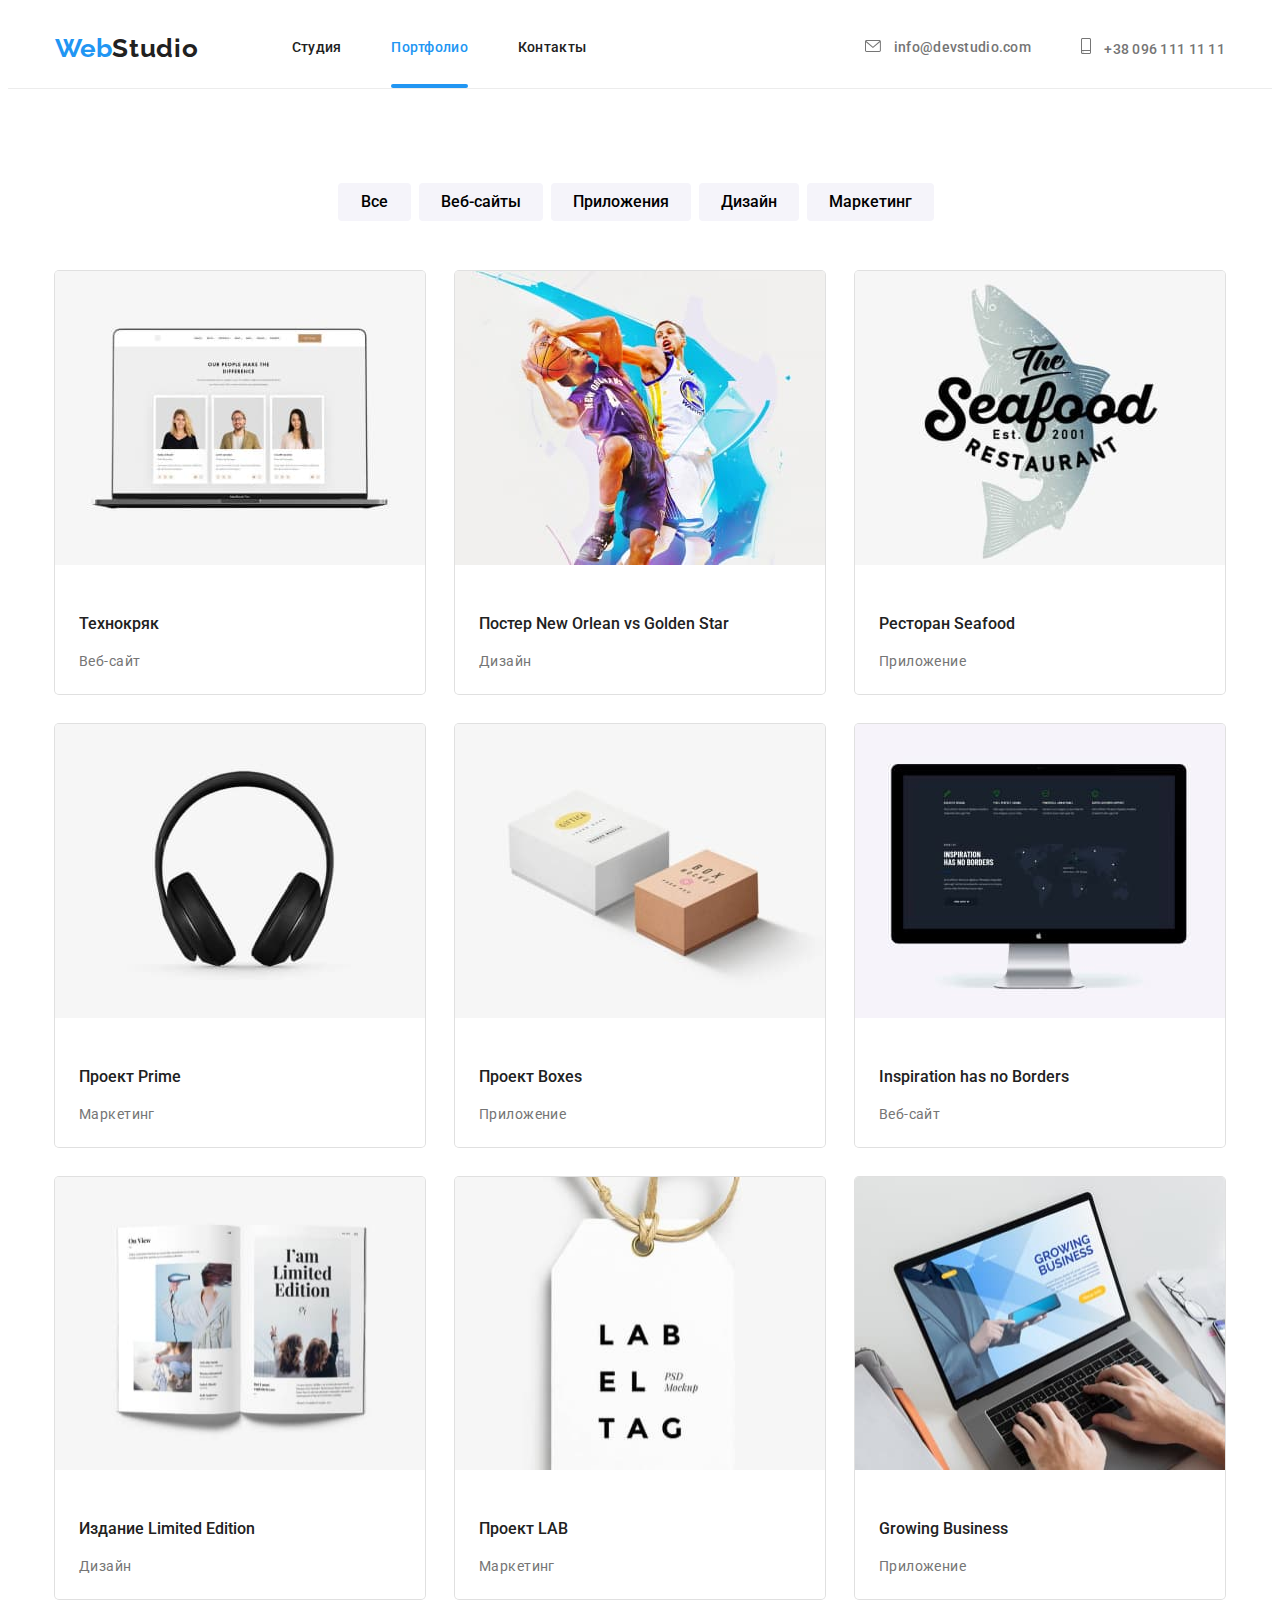
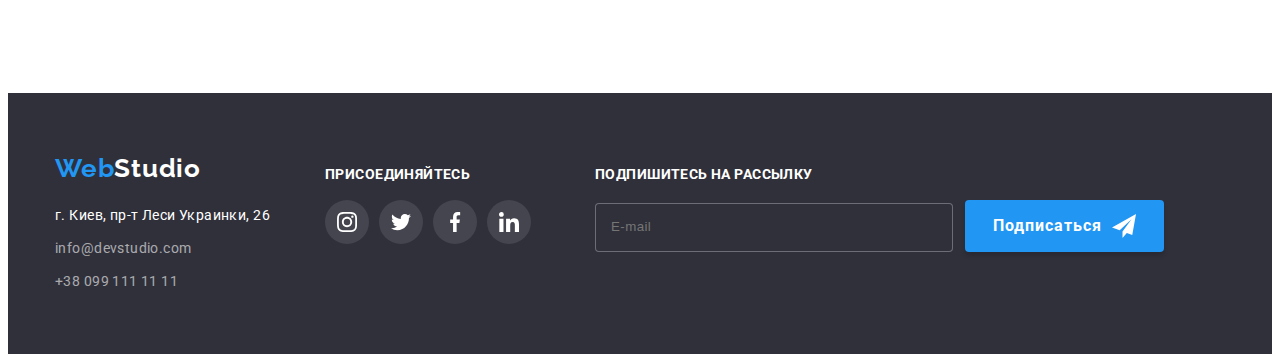
==== commit ea9e3126: "home work 6" ====
--- a/portfolio.html
+++ b/portfolio.html
@@ -362,9 +362,19 @@
                 </ul>
 
             </div>
-            <!--<div class="card-footer">
-    <p>Подпишитесь на рассылку</p>
-</div>-->
+            <div class="card-footer position-join">
+                <h4 class="join">ПОДПИШИТЕСЬ НА РАССЫЛКУ</h4>
+                <form name="footer-form" class="footer-form" novalidate>
+                    <label for="user_email" class="footer-form-lable">
+                        <input placeholder="E-mail" type="email" name="email" class="footer-form-input" id="user_email" />
+                    </label>
+                    <button type="submit" class="btn footer-form-submit">
+                        Подписаться
+                        <svg class="social-icon-footer" width="24" height="24">
+                            <use href="./images/svg/form-icon.svg#icon-send"></use>
+                        </svg>
+                    </button>
+            </div>
         </div>
     </footer>
 </body>
--- a/css/style.css
+++ b/css/style.css
@@ -51,6 +51,9 @@
   --card-shadow: 0px 0px 0px 1px rgba(0, 0, 0, 0.12);
   --foto-bg-color: rgba(47, 48, 58, 0.8);
   --animation: 300ms ease-in;
+  --animations: #188ce8;
+  --modal-color-border: rgba(33, 33, 33, 0.2);
+  --box-shadow: rgba(0, 0, 0, 0.15);
 }
 
 .body {
@@ -266,14 +269,21 @@
   background-image: linear-gradient(rgba(47, 48, 58, 0.4), rgba(47, 48, 58, 0.4)), url(../images/bg-image.jpeg);
   background-repeat: no-repeat;
   background-position: center;
+  background-size: cover;
 }
 
 .hero-title {
   font-family: Roboto;
-  font-style: normal;
   font-weight: 900;
   font-size: 44px;
   line-height: 1.36;
+  letter-spacing: 0.06em;
+  text-transform: uppercase;
+
+  text-align: center;
+  max-width: 696px;
+  margin: 0 auto;
+  margin-bottom: 30px;
 
   color: var(--white-color-text);
 }
@@ -399,10 +409,11 @@
 }
 
 .container {
+  width: 1200px;
   margin-left: auto;
   margin-right: auto;
-  padding: 0px 15pxpx;
-  width: 1200px;
+  padding-left: 15px;
+  padding-right: 15px;
 }
 .card-bg {
   display: flex;
@@ -748,6 +759,8 @@
 
 .join {
   display: flex;
+  justify-items: center;
+  align-items: center;
   font-family: Roboto;
   font-style: normal;
   font-weight: bold;
@@ -759,7 +772,72 @@
   color: var(--white-color-text);
   margin-bottom: 20px;
 }
-
+.position-join {
+  padding-top: 15px;
+}
+.btn {
+  background-color: var(--hover-color);
+  color: var(--white-color-text);
+  font-family: Roboto;
+  font-style: normal;
+  cursor: pointer;
+}
+
+.btn:hover,
+.btn:focus {
+  background-color: var(--buttos-hover-color);
+  color: var(--white-color-text);
+}
+
+.footer-form-submit {
+  display: flex;
+  align-items: center;
+  text-align: center;
+  letter-spacing: 0.06em;
+  padding: 10px 28px 10px 28px;
+
+  font-weight: 700;
+  font-size: 16px;
+  line-height: 2;
+  background-color: var(--hover-color);
+  box-shadow: 0px 4px 4px rgba(0, 0, 0, 0.15);
+
+  border-radius: 4px;
+  border: none;
+  cursor: pointer;
+
+  transition-property: background-color, color;
+  transition-duration: 250ms;
+  transition-timing-function: cubic-bezier(0.4, 0, 0.2, 1);
+}
+
+.footer-form-submit:hover,
+.footer-form-submit:focus {
+  background-color: var(--buttos-hover-color);
+  color: var(--white-color-text);
+  box-shadow: 0px 4px 4px rgba(0, 0, 0, 0.15);
+}
+
+.footer-form {
+  display: flex;
+  align-items: baseline;
+}
+
+.social-icon-footer {
+  margin-left: 10px;
+  fill: var(--white-color-text);
+}
+.footer-form-input {
+  width: 358px;
+  border: 1px solid rgba(255, 255, 255, 0.3);
+  color: rgba(255, 255, 255, 0.6);
+  background-color: var(--bg-color);
+  border-radius: 4px;
+  padding: 15px;
+  line-height: 1.25;
+  letter-spacing: 0.03em;
+  margin-right: 12px;
+}
 .our-contacts {
   display: flex;
 }
@@ -851,7 +929,7 @@
   text-decoration: none;
 }
 
-/*portfolio html*/
+/*portfolio header*/
 .portfolio-logo {
   font-family: Raleway;
   font-style: normal;
@@ -908,7 +986,6 @@
   display: none;
 }
 
-/*навигация*/
 .conteiner-portfolio {
   padding-bottom: 94px;
   padding-top: 94px;
@@ -932,7 +1009,7 @@
 .all:hover {
   color: var(--white-color-text);
 }
-/*проекты*/
+/*project portfolio*/
 .filter {
   display: flex;
   justify-content: center;
@@ -966,10 +1043,6 @@
   border-radius: 4px;
 }
 
-/*.portfolio {
-  background: #e5e5e5;
-}*/
-
 /* CARD SET */
 .card-set {
   padding: 0;
@@ -988,7 +1061,7 @@
   margin-top: var(--card-set-gap);
 }
 
-/* CARD */
+/* CARD portfolio */
 .card {
   box-shadow: var(--card-shadow);
   border-radius: 4px;
@@ -1127,6 +1200,86 @@
 
   color: rgba(255, 255, 255, 0.6);
 }
+
+/*Выезжающий синий фон*/
+.card-thumb {
+  position: relative;
+  overflow: hidden;
+}
+
+.card-overlay > p {
+  padding: 63px 24px;
+}
+.card-overlay-text {
+  font-family: Roboto;
+  font-style: normal;
+  font-weight: normal;
+  font-size: 18px;
+  line-height: 1.56;
+  /* or 156% */
+  text-align: left;
+  letter-spacing: 0.03em;
+
+  color: var(--white-color-text);
+}
+.card-overlay {
+  position: absolute;
+  bottom: 1px;
+  left: 0;
+  opacity: 0;
+  background-color: rgba(33, 150, 243, 0.9);
+  width: 370px;
+  height: 294px;
+
+  transform: translateY(100%);
+  position: absolute;
+  top: 0;
+  left: 0;
+  width: 100%;
+  height: 100%;
+
+  transform: translateY(100%);
+}
+
+.project-overlay {
+  position: absolute;
+  top: 0;
+  left: 0;
+  width: 100%;
+  height: 100%;
+
+  transform: translateY(100%);
+  transition: transform 350ms cubic-bezier(0.4, 0, 0.2, 1), background-color 350ms cubic-bezier(0.4, 0, 0.2, 1);
+}
+.project-overlay > p {
+  padding: 63px 24px;
+  color: #ffffff;
+
+  font-size: 18px;
+  line-height: 1.56;
+  letter-spacing: 0.03em;
+}
+.project-thumb {
+  position: relative;
+  overflow: hidden;
+}
+.portfolios-link:hover .project-overlay,
+.portfolios-link:focus .project-overlay {
+  transform: translateY(0);
+  background-color: rgba(33, 150, 243, 0.9);
+}
+.portfolios-link:hover .card-overlay,
+.portfolios-link:focus .card-overlay {
+  transform: translateY(0);
+  background-color: rgba(33, 150, 243, 0.9);
+  opacity: 1;
+}
+.portfolios-link:hover,
+.portfolios-link:focus {
+  box-shadow: 0px 4px 4px rgba(0, 0, 0, 0.15);
+  border-radius: 4px;
+}
+
 /*madal*/
 .backdrop {
   position: fixed;
@@ -1145,13 +1298,14 @@
 }
 
 .modal {
+  width: 528px;
+
+  padding: 40px;
+
   position: absolute;
   top: 50%;
   left: 50%;
 
-  width: 528px;
-  height: 581px;
-  padding: 40px 40px;
   background-color: rgba(255, 255, 255, 1);
   box-shadow: 0px 1px 3px rgba(0, 0, 0, 0.12), 0px 1px 1px rgba(0, 0, 0, 0.14), 0px 2px 1px rgba(0, 0, 0, 0.2);
   border-radius: 4px;
@@ -1198,86 +1352,358 @@
 .buttom-close:focus .icon-close {
   stroke: var(--hover-color);
 }
-/*Выезэающий синий фон*/
-.card-thumb {
+
+/*form OLD*/
+/*
+
+.form {
+  width: 528px;
+  height: 581px;
+
+  margin-right: auto;
+  margin-left: auto;
+  padding-left: 40px;
+  padding-right: 40px;
+}
+
+.form-field {
   position: relative;
-  overflow: hidden;
-}
-
-.card-overlay > p {
-  padding: 63px 24px;
-}
-.card-overlay-text {
+  display: flex;
+  flex-direction: column;
+  margin-bottom: 10px;
+
   font-family: Roboto;
   font-style: normal;
   font-weight: normal;
-  font-size: 18px;
-  line-height: 1.56;
-  /* or 156% */
-  text-align: left;
-  letter-spacing: 0.03em;
-
-  color: var(--white-color-text);
-}
-.card-overlay {
-  position: absolute;
-  bottom: 1px;
-  left: 0;
-  opacity: 0;
-  background-color: rgba(33, 150, 243, 0.9);
-  width: 370px;
-  height: 294px;
-
-  transform: translateY(100%);
-  position: absolute;
-  top: 0;
-  left: 0;
+  font-size: 12px;
+  line-height: 14px;
+ 
+
+  letter-spacing: 0.01em;
+
+  color: var(--primary-text-color);
+}
+
+.oll-form-field input {
+  margin: 0;
+  padding-left: 40px;
+}
+.form-field:nth-last-child(4) {
+  margin-bottom: 10px;
+}
+.form-label {
+  margin-bottom: 4px;
+}
+.form-input {
   width: 100%;
-  height: 100%;
-
-  transform: translateY(100%);
-}
-
-.project-overlay {
-  position: absolute;
-  top: 0;
-  left: 0;
-  width: 100%;
-  height: 100%;
-
-  transform: translateY(100%);
-  transition: transform 350ms cubic-bezier(0.4, 0, 0.2, 1), background-color 350ms cubic-bezier(0.4, 0, 0.2, 1);
-}
-.project-overlay > p {
-  padding: 63px 24px;
-  color: #ffffff;
-
-  font-size: 18px;
-  line-height: 1.56;
-  letter-spacing: 0.03em;
-}
-.project-thumb {
-  position: relative;
-  overflow: hidden;
-}
-.portfolios-link:hover .project-overlay,
-.portfolios-link:focus .project-overlay {
-  transform: translateY(0);
-  background-color: rgba(33, 150, 243, 0.9);
-}
-.portfolios-link:hover .card-overlay,
-.portfolios-link:focus .card-overlay {
-  transform: translateY(0);
-  background-color: rgba(33, 150, 243, 0.9);
-  opacity: 1;
-}
-.portfolios-link:hover,
-.portfolios-link:focus {
-  box-shadow: 0px 4px 4px rgba(0, 0, 0, 0.15);
+  height: 40px;
+  padding-left: 42px;
+
+  border: 1px solid rgba(33, 33, 33, 0.2);
   border-radius: 4px;
+  box-sizing: border-box;
+
+  cursor: pointer;
+
+  transition-property: border;
+  transition-duration: 250ms;
+  transition-timing-function: cubic-bezier(0.4, 0, 0.2, 1);
+}
+.form-feedback {
+  width: 448px;
+  height: 120px;
+
+  font-family: Roboto;
+  font-style: normal;
+  font-weight: normal;
+  font-size: 12px;
+  line-height: 14px;
+  letter-spacing: 0.01em;
+
+  color: rgba(117, 117, 117, 0.5);
+
+  border: 1px solid rgba(33, 33, 33, 0.2);
+  box-sizing: border-box;
+  border-radius: 4px;
+  padding-left: 16px;
+  padding-top: 12px;
+}
+.form-policy {
+  width: 425px;
+  height: 24px;
+
+  font-family: Roboto;
+  font-style: normal;
+  font-weight: normal;
+  font-size: 14px;
+  line-height: 24px;
+ 
+
+  letter-spacing: 0.03em;
+
+  color: var(--primary-text-color);
+}
+.policy-link {
+  text-decoration: none;
+  color: var(--hover-color);
+  transition: color var(--animations);
 }
 .form-text {
   display: flex;
   justify-content: center;
   align-items: center;
-}
+
+  font-family: Roboto;
+  font-style: normal;
+  font-weight: bold;
+  font-size: 20px;
+  line-height: 23px;
+  text-align: center;
+  letter-spacing: 0.03em;
+  color: var(--text-black-color);
+}
+textarea {
+  resize: none;
+}
+.icon-form {
+  position: absolute;
+  margin-top: 10px;
+  margin-bottom: 12px;
+  top: 50%;
+  transform: translateY(-50%);
+  display: block;
+  transition-property: fill;
+  transition-duration: 250ms;
+  transition-timing-function: cubic-bezier(0.4, 0, 0.2, 1);
+  fill: var(--text-black-color);
+}
+.icon-form:hover,
+.icon-form:focus {
+  fill: var(--hover-color);
+}
+.form-input:hover,
+.form-input:focus {
+  border: 1px solid var(--hover-color);
+  fill: red;
+}
+*/
+
+/* modal-form */
+
+.modal-title {
+  font-size: 20px;
+  line-height: 1.15;
+  text-align: center;
+  letter-spacing: 0.03em;
+  margin-bottom: 26px;
+  margin-top: 0;
+  color: var(--title-color);
+}
+
+.modal-unit {
+  display: flex;
+  flex-direction: column;
+  margin-bottom: 20px;
+}
+
+.modal-unit:nth-child(4) {
+  margin-bottom: 20px;
+}
+
+.modal-unit-group {
+  position: relative;
+  margin-top: 4px;
+}
+
+.modal-unit-input {
+  width: 100%;
+  height: 40px;
+  padding-left: 42px;
+  padding-top: 0;
+  padding-right: 0;
+  padding-bottom: 0;
+  border: 1px solid var(--modal-color-border);
+  border-radius: 4px;
+  box-sizing: border-box;
+
+  cursor: pointer;
+
+  transition-property: border;
+  transition-duration: 250ms;
+  transition-timing-function: cubic-bezier(0.4, 0, 0.2, 1);
+}
+/* BTB */
+.modal-unit-input:focus {
+  border: 1px solid var(--hover-color);
+}
+/*! RST */
+
+.user-comment {
+  padding: 0;
+  margin: 0;
+  resize: none;
+
+  cursor: pointer;
+  position: relative;
+  border: 1px solid var(--modal-color-border);
+  border-radius: 4px;
+}
+
+/* UA */
+.modal-checkbox-policy {
+  letter-spacing: 0.03em;
+  color: var(--primary-text-color);
+
+  align-items: baseline;
+}
+.cub {
+  margin-right: 8px;
+  cursor: pointer;
+}
+.modal-checkbox {
+  position: absolute;
+  clip: rect(1px 1px 1px 1px);
+  clip: rect(1px, 1px, 1px, 1px);
+  padding: 0;
+  border: 0;
+  height: 1px;
+  width: 1px;
+  overflow: hidden;
+}
+
+.checkbox-icon-span {
+  display: inline-block;
+  width: 16px;
+  height: 15px;
+  margin-right: 8px;
+  background-color: inherit;
+  border: 2px solid #000;
+  border-radius: 4px;
+  cursor: pointer;
+}
+
+.modal-checkbox:checked + .checkbox-icon-span {
+  background-image: url('../images/svg/check.svg');
+  background-size: contain;
+  background-origin: border-box;
+
+  border: 2px solid var(--hover-color);
+  background-color: var(--hover-color);
+}
+
+/* SS*/
+.modal-link {
+  line-height: 1.71;
+  letter-spacing: 0.03em;
+  text-decoration-line: underline;
+  color: var(--primary-color);
+
+  transition-property: color;
+  transition-duration: 250ms;
+  transition-timing-function: cubic-bezier(0.4, 0, 0.2, 1);
+}
+
+.modal-link:hover,
+.modal-link:focus {
+  color: var(--hover-color);
+  text-decoration-line: underline;
+}
+
+.btn-modal {
+  display: block;
+  margin-right: auto;
+  margin-left: auto;
+  margin-top: 30px;
+  padding: 10px 55px;
+
+  font-size: 16px;
+  line-height: 1.87;
+  font-weight: 700;
+  letter-spacing: 0.06em;
+
+  background-color: var(--hover-color);
+  color: var(--white-color-text);
+  box-shadow: 0px 4px 4px var(--box-shadow);
+  border: none;
+  border-radius: 4px;
+
+  transition-property: background-color, color;
+  transition-duration: 250ms;
+  transition-timing-function: cubic-bezier(0.4, 0, 0.2, 1);
+}
+
+.btn-modal:hover,
+.btn-modal:focus {
+  color: var(--white-color-text);
+  background-color: var(--buttos-hover-color);
+}
+
+.modal-lable {
+  position: absolute;
+  top: 35%;
+  left: 10%;
+  font-family: Roboto;
+  font-style: normal;
+  font-weight: normal;
+  font-size: 12px;
+  line-height: 1.16;
+  letter-spacing: 0.01em;
+  color: var(--primary-text-color);
+
+  transition: 250ms cubic-bezier(0.4, 0, 0.2, 1);
+  transition-timing-function: linear;
+}
+
+.modal-unit-input:focus ~ .modal-lable,
+.modal-unit-input:not(:placeholder-shown) ~ .modal-lable {
+  transform: translate(-40px, -32px);
+}
+
+/* textaria mark up */
+
+.modal-aria-lable {
+  position: absolute;
+  padding-left: 16px;
+  padding-top: 12px;
+
+  font-family: Roboto;
+  font-style: normal;
+  font-weight: normal;
+  font-size: 12px;
+  line-height: 14px;
+  /* identical to box height */
+
+  letter-spacing: 0.01em;
+  color: var(--primary-text-color);
+
+  transition: 250ms cubic-bezier(0.4, 0, 0.2, 1);
+  transition-timing-function: linear;
+}
+
+.user-comment:focus + .modal-aria-lable,
+.user-comment:not(:placeholder-shown) + .modal-aria-lable {
+  transform: translate(-17px, -30px);
+}
+
+/* textaria mark up */
+
+/* icon in modal */
+
+.modal-unit-icon {
+  position: absolute;
+  left: 12px;
+  top: 50%;
+  transform: translateY(-50%);
+  display: block;
+
+  transition-property: fill;
+  transition-duration: 250ms;
+  transition-timing-function: cubic-bezier(0.4, 0, 0.2, 1);
+}
+
+.modal-unit-input:focus + .modal-unit-icon,
+.modal-unit-input:not(:placeholder-shown) + .modal-unit-icon {
+  fill: var(--hover-color);
+}
+
+/* icon in modal end */
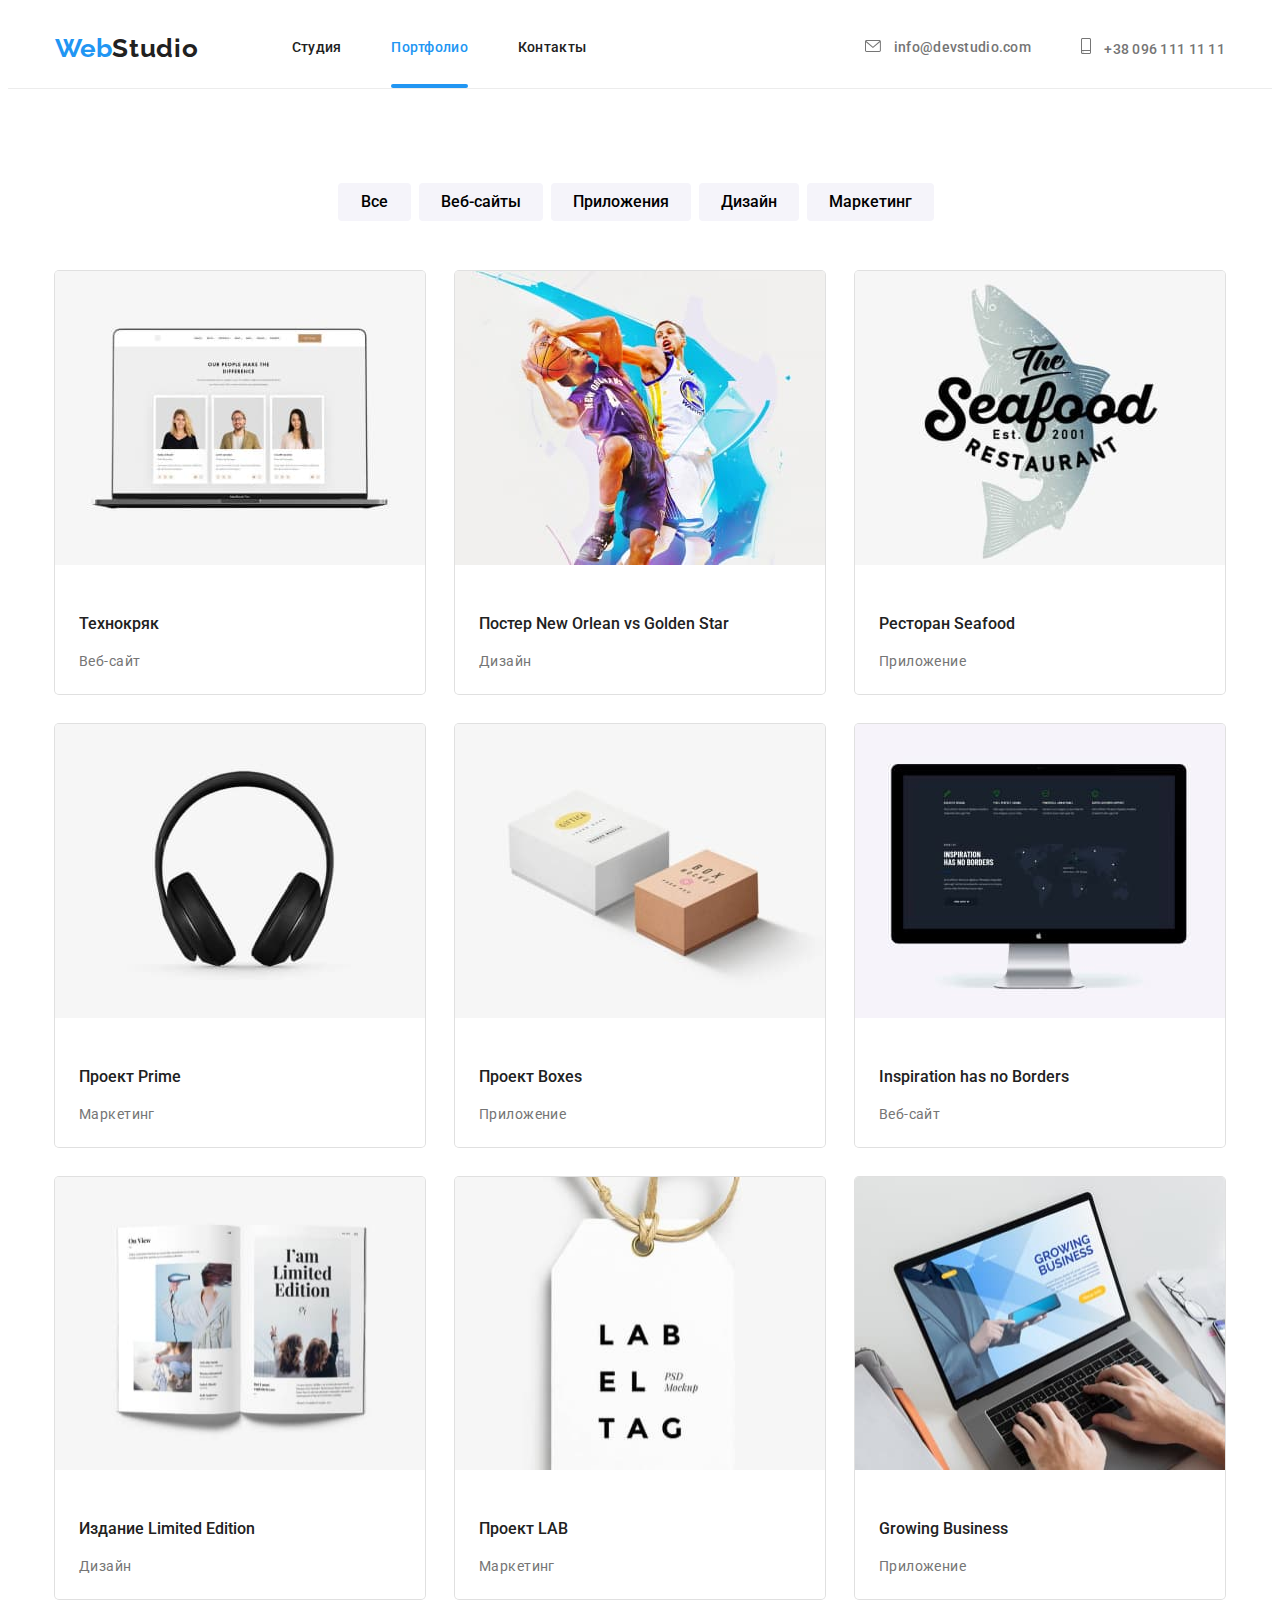
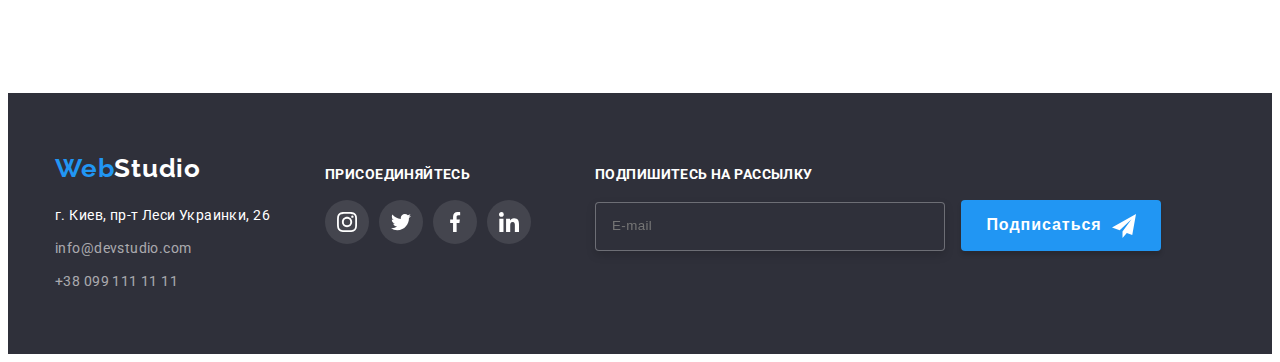
==== commit 7a638516: "Update portfolio.html" ====
--- a/portfolio.html
+++ b/portfolio.html
@@ -360,22 +360,24 @@
                         </a>
                     </li>
                 </ul>
-
+    
             </div>
             <div class="card-footer position-join">
                 <h4 class="join">ПОДПИШИТЕСЬ НА РАССЫЛКУ</h4>
-                <form name="footer-form" class="footer-form" novalidate>
-                    <label for="user_email" class="footer-form-lable">
-                        <input placeholder="E-mail" type="email" name="email" class="footer-form-input" id="user_email" />
+                <form class="footer-form">
+                    <label>
+                        <input type="email" name="email" placeholder="E-mail" novalidate />
                     </label>
-                    <button type="submit" class="btn footer-form-submit">
+                    <button type="submit" class="footer-button">
                         Подписаться
-                        <svg class="social-icon-footer" width="24" height="24">
+                        <svg class="social-icon-footer " width="24" height="24">
                             <use href="./images/svg/form-icon.svg#icon-send"></use>
                         </svg>
                     </button>
-            </div>
-        </div>
+                </form>
+    
+            </div>
+    
     </footer>
 </body>
 
--- a/css/style.css
+++ b/css/style.css
@@ -818,11 +818,22 @@
   box-shadow: 0px 4px 4px rgba(0, 0, 0, 0.15);
 }
 
-.footer-form {
-  display: flex;
-  align-items: baseline;
-}
-
+.footer-form input {
+  width: 350px;
+  border-radius: 4px;
+  padding-top: 15px;
+  padding-bottom: 15px;
+  padding-left: 16px;
+
+  border: 1px solid rgba(255, 255, 255, 0.3);
+  color: rgba(255, 255, 255, 0.6);
+  background-color: var(--bg-color);
+  filter: drop-shadow(0px 4px 4px rgba(0, 0, 0, 0.15));
+
+  line-height: 1.25;
+  letter-spacing: 0.03em;
+  margin-right: 12px;
+}
 .social-icon-footer {
   margin-left: 10px;
   fill: var(--white-color-text);
@@ -1298,18 +1309,19 @@
 }
 
 .modal {
-  width: 528px;
-
-  padding: 40px;
-
   position: absolute;
   top: 50%;
   left: 50%;
-
-  background-color: rgba(255, 255, 255, 1);
+  transform: translate(-50%, -50%) scale(1);
+  transition: transform 250ms linear;
+
+  min-width: 528px;
+  min-height: 581px;
+  padding: 40px;
+
+  background-color: #ffffff;
   box-shadow: 0px 1px 3px rgba(0, 0, 0, 0.12), 0px 1px 1px rgba(0, 0, 0, 0.14), 0px 2px 1px rgba(0, 0, 0, 0.2);
   border-radius: 4px;
-  transform: translate(-50%, -50%) scale(1);
 }
 
 .t {
@@ -1353,142 +1365,7 @@
   stroke: var(--hover-color);
 }
 
-/*form OLD*/
-/*
-
-.form {
-  width: 528px;
-  height: 581px;
-
-  margin-right: auto;
-  margin-left: auto;
-  padding-left: 40px;
-  padding-right: 40px;
-}
-
-.form-field {
-  position: relative;
-  display: flex;
-  flex-direction: column;
-  margin-bottom: 10px;
-
-  font-family: Roboto;
-  font-style: normal;
-  font-weight: normal;
-  font-size: 12px;
-  line-height: 14px;
- 
-
-  letter-spacing: 0.01em;
-
-  color: var(--primary-text-color);
-}
-
-.oll-form-field input {
-  margin: 0;
-  padding-left: 40px;
-}
-.form-field:nth-last-child(4) {
-  margin-bottom: 10px;
-}
-.form-label {
-  margin-bottom: 4px;
-}
-.form-input {
-  width: 100%;
-  height: 40px;
-  padding-left: 42px;
-
-  border: 1px solid rgba(33, 33, 33, 0.2);
-  border-radius: 4px;
-  box-sizing: border-box;
-
-  cursor: pointer;
-
-  transition-property: border;
-  transition-duration: 250ms;
-  transition-timing-function: cubic-bezier(0.4, 0, 0.2, 1);
-}
-.form-feedback {
-  width: 448px;
-  height: 120px;
-
-  font-family: Roboto;
-  font-style: normal;
-  font-weight: normal;
-  font-size: 12px;
-  line-height: 14px;
-  letter-spacing: 0.01em;
-
-  color: rgba(117, 117, 117, 0.5);
-
-  border: 1px solid rgba(33, 33, 33, 0.2);
-  box-sizing: border-box;
-  border-radius: 4px;
-  padding-left: 16px;
-  padding-top: 12px;
-}
-.form-policy {
-  width: 425px;
-  height: 24px;
-
-  font-family: Roboto;
-  font-style: normal;
-  font-weight: normal;
-  font-size: 14px;
-  line-height: 24px;
- 
-
-  letter-spacing: 0.03em;
-
-  color: var(--primary-text-color);
-}
-.policy-link {
-  text-decoration: none;
-  color: var(--hover-color);
-  transition: color var(--animations);
-}
-.form-text {
-  display: flex;
-  justify-content: center;
-  align-items: center;
-
-  font-family: Roboto;
-  font-style: normal;
-  font-weight: bold;
-  font-size: 20px;
-  line-height: 23px;
-  text-align: center;
-  letter-spacing: 0.03em;
-  color: var(--text-black-color);
-}
-textarea {
-  resize: none;
-}
-.icon-form {
-  position: absolute;
-  margin-top: 10px;
-  margin-bottom: 12px;
-  top: 50%;
-  transform: translateY(-50%);
-  display: block;
-  transition-property: fill;
-  transition-duration: 250ms;
-  transition-timing-function: cubic-bezier(0.4, 0, 0.2, 1);
-  fill: var(--text-black-color);
-}
-.icon-form:hover,
-.icon-form:focus {
-  fill: var(--hover-color);
-}
-.form-input:hover,
-.form-input:focus {
-  border: 1px solid var(--hover-color);
-  fill: red;
-}
-*/
-
-/* modal-form */
+/* modal-form 
 
 .modal-title {
   font-size: 20px;
@@ -1532,11 +1409,11 @@
   transition-duration: 250ms;
   transition-timing-function: cubic-bezier(0.4, 0, 0.2, 1);
 }
-/* BTB */
+
 .modal-unit-input:focus {
   border: 1px solid var(--hover-color);
 }
-/*! RST */
+
 
 .user-comment {
   padding: 0;
@@ -1548,7 +1425,7 @@
   border: 1px solid var(--modal-color-border);
   border-radius: 4px;
 }
-
+*/
 /* UA */
 .modal-checkbox-policy {
   letter-spacing: 0.03em;
@@ -1591,7 +1468,7 @@
   background-color: var(--hover-color);
 }
 
-/* SS*/
+/* SS
 .modal-link {
   line-height: 1.71;
   letter-spacing: 0.03em;
@@ -1659,7 +1536,6 @@
   transform: translate(-40px, -32px);
 }
 
-/* textaria mark up */
 
 .modal-aria-lable {
   position: absolute;
@@ -1671,7 +1547,7 @@
   font-weight: normal;
   font-size: 12px;
   line-height: 14px;
-  /* identical to box height */
+ 
 
   letter-spacing: 0.01em;
   color: var(--primary-text-color);
@@ -1684,10 +1560,6 @@
 .user-comment:not(:placeholder-shown) + .modal-aria-lable {
   transform: translate(-17px, -30px);
 }
-
-/* textaria mark up */
-
-/* icon in modal */
 
 .modal-unit-icon {
   position: absolute;
@@ -1705,5 +1577,197 @@
 .modal-unit-input:not(:placeholder-shown) + .modal-unit-icon {
   fill: var(--hover-color);
 }
-
-/* icon in modal end */
+*/
+.form-field {
+  display: flex;
+  flex-direction: column;
+  margin-bottom: 10px;
+}
+
+.modal-ladel {
+  margin-bottom: 4px;
+  font-family: Roboto;
+  font-style: normal;
+  font-weight: normal;
+  font-size: 12px;
+  line-height: 14px;
+  /* identical to box height */
+
+  letter-spacing: 0.01em;
+
+  color: var(--primary-text-color);
+}
+
+.modal-position {
+  position: relative;
+}
+
+.modal-input {
+  width: 100%;
+  height: 40px;
+  padding-left: 43px;
+  border: 1px solid rgba(33, 33, 33, 0.2);
+  border-radius: 4px;
+  outline: none;
+  cursor: pointer;
+  transition: border 250ms cubic-bezier(0.4, 0, 0.2, 1);
+}
+
+.modal-input:focus-within {
+  border-color: var(--hover-color);
+  transition: border-color 250ms cubic-bezier(0.4, 0, 0.2, 1);
+}
+.modal-input:hover {
+  border-color: var(--hover-color);
+  transition: border-color 250ms cubic-bezier(0.4, 0, 0.2, 1);
+}
+.modal-icon {
+  position: absolute;
+  top: 50%;
+  left: 12px;
+  transform: translateY(-50%);
+}
+
+.modal-position:focus-within .modal-icon {
+  fill: var(--hover-color);
+  transition: fill 250ms cubic-bezier(0.4, 0, 0.2, 1);
+}
+.form-field .feedback {
+  height: 120px;
+  padding: 12px 16px;
+  border-radius: 4px;
+  resize: none;
+  border: 1px solid rgba(33, 33, 33, 0.2);
+  outline: none;
+  transition: border 250ms cubic-bezier(0.4, 0, 0.2, 1);
+}
+.form-field .feedback:focus-within {
+  border: 1px solid var(--hover-color);
+}
+.form-field .feedback::placeholder {
+  font-size: 14px;
+  line-height: 1.2;
+  letter-spacing: 0.01em;
+
+  color: rgba(117, 117, 117, 0.5);
+}
+
+.checkbox-label {
+  display: flex;
+  justify-content: center;
+  align-items: center;
+  margin-top: 20px;
+
+  color: var(--primary-text-color);
+
+  font-size: 14px;
+  line-height: 1.71;
+  letter-spacing: 0.03em;
+}
+
+.checkbox-icon {
+  display: inline-block;
+  width: 16px;
+  height: 15px;
+  margin-right: 7px;
+  background: url(../images/svg/check1.svg);
+  cursor: pointer;
+}
+.checkbox-icon:hover {
+  fill: var(--hover-color);
+  transition: border-color 250ms cubic-bezier(0.4, 0, 0.2, 1);
+}
+.checkbox-input:checked + .checkbox-icon {
+  background: url(../images/svg/check2.svg);
+}
+
+.checkbox-link {
+  margin-left: 5px;
+
+  text-decoration-line: underline;
+  color: var(--hover-color);
+}
+
+.checkbox-link:hover {
+  color: var(--buttos-hover-color);
+}
+.visually-hidden {
+  position: absolute !important;
+  clip: rect(1px 1px 1px 1px);
+  clip: rect(1px, 1px, 1px, 1px);
+  padding: 0 !important;
+  border: 0 !important;
+  height: 1px !important;
+  width: 1px !important;
+  overflow: hidden;
+}
+.modal-form-button {
+  display: block;
+  width: 200px;
+  height: 50px;
+  margin-left: auto;
+  margin-right: auto;
+  margin-top: 30px;
+  background-color: var(--hover-color);
+  border: none;
+  box-shadow: 0px 4px 4px rgba(0, 0, 0, 0.15);
+  border-radius: 4px;
+
+  transition: background-color 250ms cubic-bezier(0.4, 0, 0.2, 1);
+
+  font-weight: 700;
+  font-size: 16px;
+  line-height: 1.87;
+  text-align: center;
+  letter-spacing: 0.06em;
+
+  color: #ffffff;
+
+  cursor: pointer;
+}
+.modal-form-button:hover,
+.modal-form-button:focus {
+  background-color: var(--buttos-hover-color);
+}
+
+.modal-title {
+  margin-bottom: 12px;
+
+  font-family: Roboto;
+  font-style: normal;
+  font-weight: bold;
+  font-size: 20px;
+  line-height: 1.15;
+  text-align: center;
+  letter-spacing: 0.03em;
+
+  color: var(--title-color);
+}
+
+.footer-button {
+  display: inline-flex;
+  justify-content: center;
+  align-items: center;
+  width: 200px;
+  padding: 10px;
+
+  background: var(--hover-color);
+  color: var(--white-color-text);
+  box-shadow: 0px 4px 4px rgba(0, 0, 0, 0.15);
+  border-radius: 4px;
+  border: none;
+
+  transition: color 250ms cubic-bezier(0.4, 0, 0.2, 1), background-color 250ms cubic-bezier(0.4, 0, 0.2, 1),
+    border-color 250ms cubic-bezier(0.4, 0, 0.2, 1), box-shadow 250ms cubic-bezier(0.4, 0, 0.2, 1);
+
+  font-weight: 700;
+  font-size: 16px;
+  line-height: 1.88;
+  letter-spacing: 0.06em;
+
+  cursor: pointer;
+}
+.footer-button:hover,
+.footer-button:focus {
+  background-color: var(--buttos-hover-color);
+}
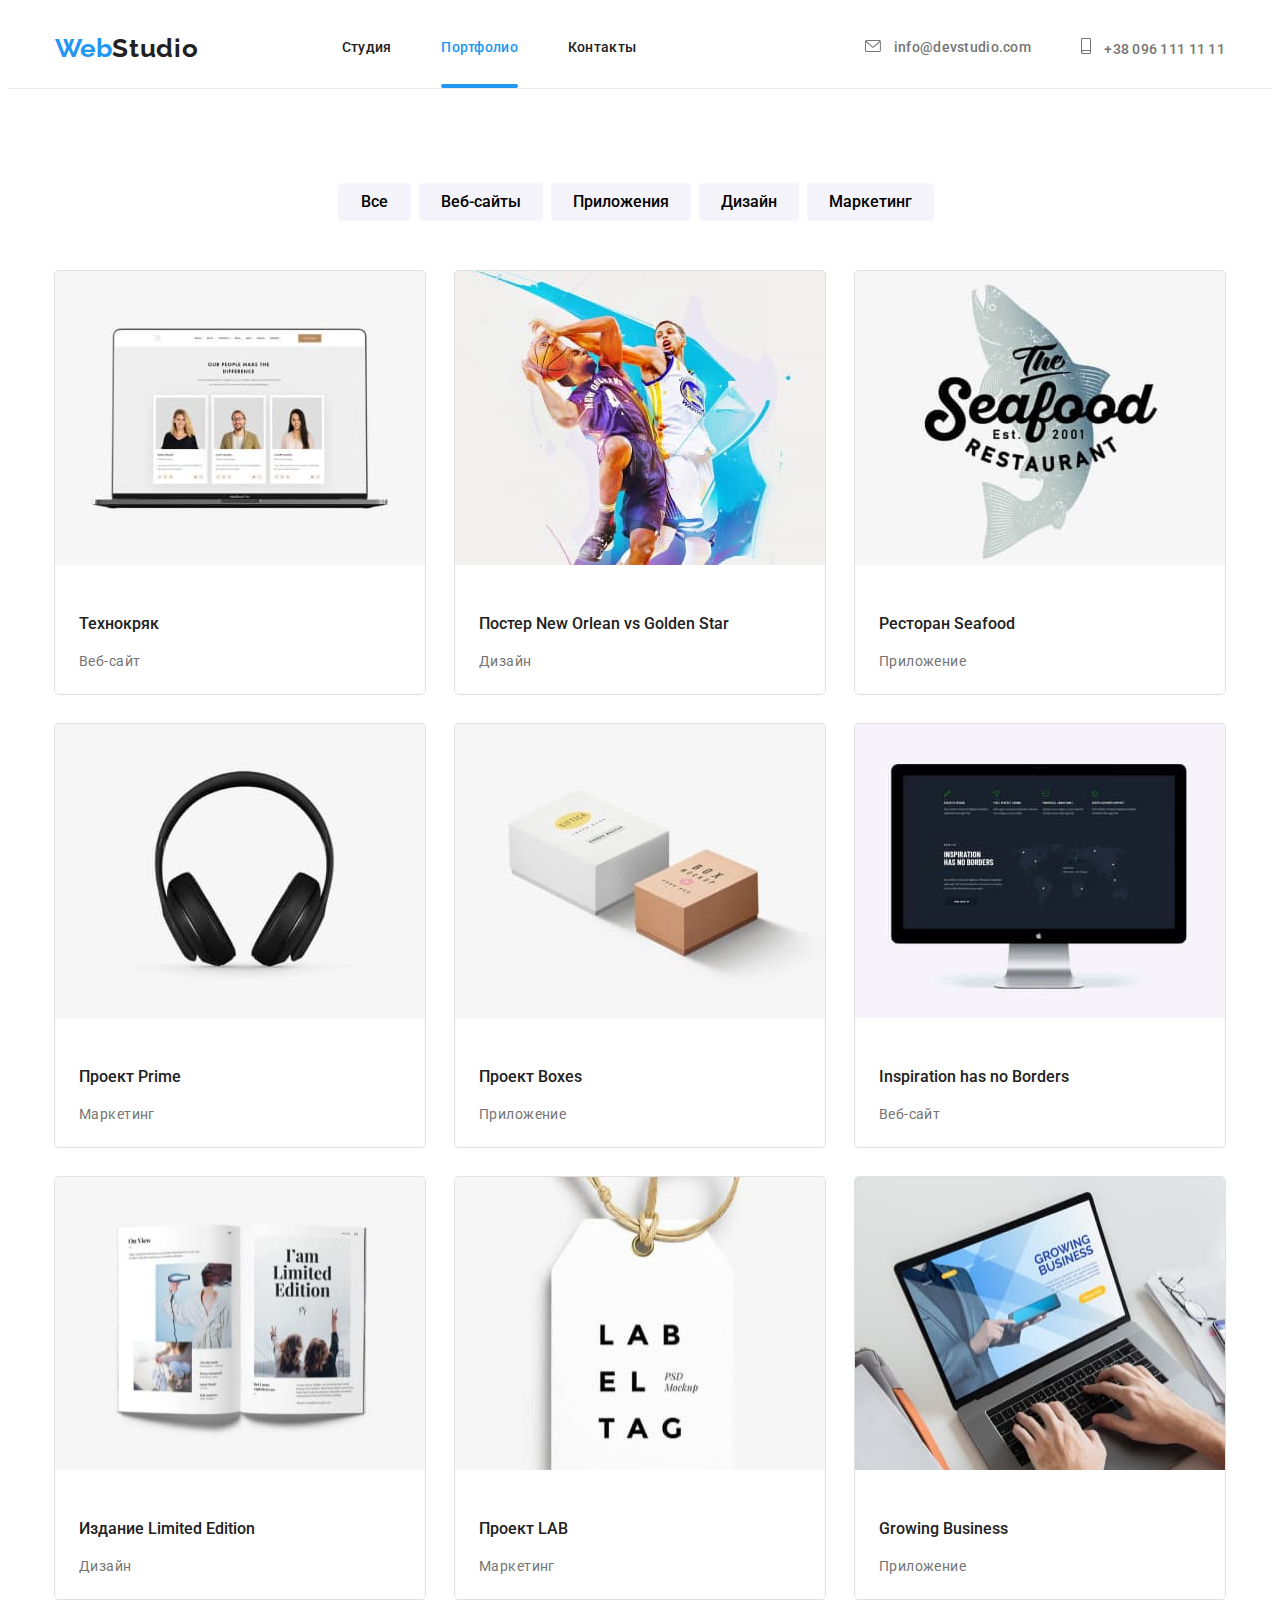
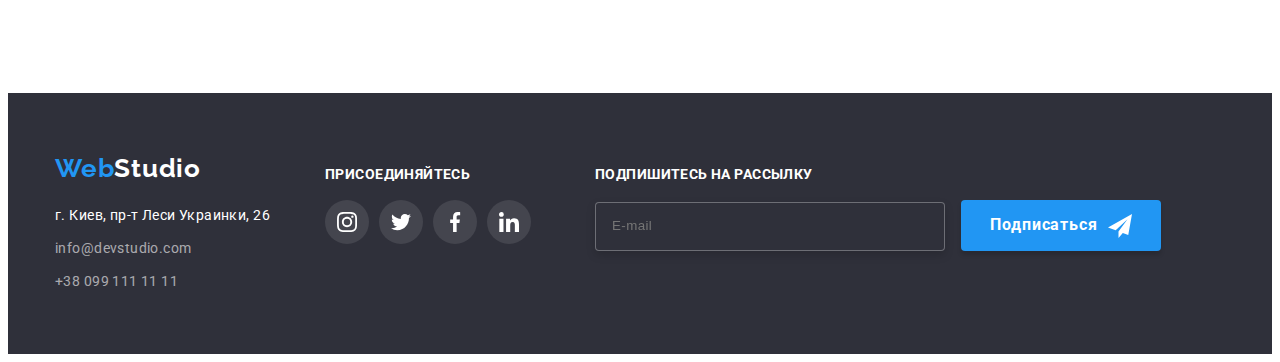
==== commit 3c350509: "m" ====
--- a/portfolio.html
+++ b/portfolio.html
@@ -13,7 +13,7 @@
     <link rel="stylesheet" href="https://cdnjs.cloudflare.com/ajax/libs/modern-normalize/0.2.0/modern-normalize.css"
         integrity="sha512-oxqL25oMBPTFLK5OOR4U/Y//5oyc+3B8MJVTuGD2FLdyA+VXlhKMyQ7YjHNSI5+CLk0UdMLw1lV64dDuT1Batw=="
         crossorigin="anonymous" />
-    <link rel="stylesheet" href="css/style.css">
+    <link rel="stylesheet" href="css/style.min.css">
 
 
 </head>
@@ -23,23 +23,23 @@
     <header>
 
 
-        <nav class="conteiner-header main-nav">
+        <nav class="header-conteiner main-nav">
             <a href="" class="logo">Web<span class="logotip">Studio</span></a>
             <ul class="menu-nav list">
-                <li class="item link">
-                    <a href="./index.html" class="saite-nav1 link">Студия</a>
-                </li>
-                <li class="item link">
-                    <a href="./portfolio.html" class="saite-nav1 link link-current ">Портфолио</a>
-                </li>
-                <li class="item link">
-                    <a href="" class="saite-nav1 link">Контакты</a>
+                <li class="menu-nav__item link">
+                    <a href="./index.html" class="saite-nav link">Студия</a>
+                </li>
+                <li class="menu-nav__item link">
+                    <a href="./portfolio.html" class="saite-nav link link-current ">Портфолио</a>
+                </li>
+                <li class="menu-nav__item link">
+                    <a href="" class="saite-nav link">Контакты</a>
                 </li>
             </ul>
 
             <ul class="contacts list">
 
-                <li class="item link ">
+                <li class="contacts__item  link ">
 
 
                     <a href="mailto:info@devstudio.com" class="saite-contacts">
@@ -52,7 +52,7 @@
                 </li>
 
 
-                <li class="item link ">
+                <li class="contacts__item  link ">
 
                     <a href="tel:+380961111111" class="saite-contacts ">
                         <svg class="icon-phone">
@@ -82,7 +82,7 @@
                 </ul>
 
             </div>
-            <div class="containers-portfolio">
+            <div class="portfolio-conteiner">
                 <h2 class="visually">Проекты</h2>
 
                 <ul class="card-set">
@@ -311,7 +311,7 @@
 
     </main>
     <footer class="footer">
-        <div class="container our-contacts">
+        <div class="footer__container our-contacts">
             <div class="card-footer">
                 <a class="link logos" href="./index.html"><span class="logo-color">Web</span>Studio</a>
                 <a class="address link" href="https://goo.gl/maps/kpo2gFMixc3sEq3g6" rel="noopener noreferrer nofollow"
--- a/css/style.min.css
+++ b/css/style.min.css
@@ -0,0 +1,2 @@
+html{box-sizing:border-box}*,*::after,*::before{box-sizing:inherit}h1,h2,h3,h4,h5,h6,p{margin-top:0}.list{list-style:none;padding-left:0;margin:0}.link{text-decoration:none;color:inherit;transition:color var(--animation)}img{display:block;max-width:100%;height:auto}:root{--background-color: #fff;--primary-text-color: #757575;--hover-color: #2196f3;--title-color: #212121;--white-color-text: #ffffff;--text-black-color: #000000;--bg-color: #2f303a;--buttos-hover-color: #188ce8;--our-backgraund-color: #f5f4fa;--portfolio-background-color: #e5e5e5;--social-team-icon-color: #afb1b8;--card-set-gap: 30px;--card-shadow-hover: 0px 1px 1px rgba(0, 0, 0, 0.12), 0px 4px 4px rgba(0, 0, 0, 0.06), 1px 4px 6px rgba(0, 0, 0, 0.16);--card-shadow: 0px 0px 0px 1px rgba(0, 0, 0, 0.12);--foto-bg-color: rgba(47, 48, 58, 0.8);--animation: 300ms ease-in;--animations: #188ce8;--modal-color-border: rgba(33, 33, 33, 0.2);--box-shadow: rgba(0, 0, 0, 0.15);--box-shawdows: 0px 1px 3px rgb(0 0 0 / 12%), 0px 1px 1px rgb(0 0 0 / 14%), 0px 2px 1px rgb(0 0 0 / 20%)}.body{font-family:'Roboto', sans-serif;font-family:'Raleway', sans-serif;background-color:var(--background-color);margin:0px;line-height:1.5}.section{padding-top:94px;padding-bottom:94px}a{text-decoration:none}ul{list-style:none}p{font-family:Roboto;font-style:normal;font-weight:normal;font-size:14px;line-height:1.71;letter-spacing:0.03em;color:var(--primary-text-color)}h2{font-family:Roboto;font-style:normal;font-weight:bold;font-size:36px;line-height:1.16;text-align:center;letter-spacing:0.03em;color:var(--title-color)}header{border-bottom:1px solid #ececec}.header-conteiner{display:flex;align-items:center;margin-right:auto;margin-left:auto;padding:0px 15px;width:1200px;height:80px}.logo{font-family:Raleway;font-style:normal;font-weight:bold;font-size:26px;line-height:1.19;color:var(--hover-color)}.logotip{font-family:Raleway;font-style:normal;font-weight:bold;font-size:26px;line-height:1.19;letter-spacing:0.03em;color:var(--title-color)}.logo:hover,.logotip:hover{color:var(--hover-color)}.link-current,.link:hover,.link:focus,.contacts:focus,.contacts:hover,.contacts-footer:hover,.contacts-footer:focus{color:var(--special-text-color)}.link-current{position:relative}.link-current::after{position:absolute;content:'';display:block;height:4px;width:100%;border-radius:2px;bottom:0;background-color:var(--hover-color)}.menu-nav__item{margin-left:50px}.menu-nav{display:flex;margin-left:93px}.saite-nav{display:block;padding-top:32px;padding-bottom:32px;font-family:Roboto;font-style:normal;font-weight:500;font-size:14px;line-height:1.14;letter-spacing:0.02em;text-decoration:none;cursor:pointer;color:var(--title-color)}.saite-nav:hover,.saite-nav:focus{color:var(--hover-color)}.icon-mail{width:16px;height:12px;fill:var(--primary-text-color);margin-right:10px}.icon-phone{width:10px;height:16px;fill:var(--primary-text-color);margin-right:10px}.icon-mail,.icon-phone{align-items:center}.contacts{display:flex;margin-left:auto}.contacts__item{margin-left:50px}.saite-contacts{font-family:Roboto;font-style:normal;font-weight:500;font-size:14px;line-height:1.14;letter-spacing:0.02em;color:var(--primary-text-color);transition:color 500ms cubic-bezier(0.4, 0, 0.2, 1),fill 500ms cubic-bezier(0.4, 0, 0.2, 1),background-color 500ms cubic-bezier(0.4, 0, 0.2, 1),border-color 500ms cubic-bezier(0.4, 0, 0.2, 1),box-shadow 500ms cubic-bezier(0.4, 0, 0.2, 1)}.saite-contacts:hover,.saite-contacts:focus{color:var(--hover-color)}.saite-contacts:hover .icon-phone,.saite-contacts:focus .icon-phone{stroke:var(--hover-color)}.saite-contacts:hover .icon-mail,.saite-contacts:focus .icon-mail{stroke:var(--hover-color)}.hero{align-items:center;text-align:center;padding-top:200px;padding-bottom:200px;background-image:linear-gradient(rgba(47,48,58,0.4), rgba(47,48,58,0.4)),url(../images/bg-image.jpeg);background-repeat:no-repeat;background-position:center;background-size:cover}.hero__title{font-family:Roboto;font-weight:900;font-size:44px;line-height:1.36;letter-spacing:0.06em;text-transform:uppercase;text-align:center;max-width:696px;margin:0 auto;margin-bottom:30px;color:var(--white-color-text)}.hero__button{background:var(--hover-color);padding:10px 32px 10px 32px;border-radius:4px;border:none;cursor:pointer}.hero__button:hover,.hero__button:focus{background:var(--buttos-hover-color);box-shadow:0px 4px 4px rgba(0,0,0,0.15);border-radius:4px}.hero__button-text{font-family:Roboto;font-style:normal;font-weight:bold;font-size:16px;line-height:1.87;color:var(--white-color-text)}.hero__button-text:hover,.hero__button-text:focus{font-family:Roboto;font-style:normal;font-weight:bold;font-size:16px;line-height:1.87;color:var(--white-color-text)}.section-about-us{display:flex;justify-content:center;padding-left:0px;font-family:Roboto;font-style:normal;font-weight:bold;font-size:14px;line-height:1.14;letter-spacing:0.03em;color:var(--title-color)}.section-about-us__title{font-family:Roboto;font-style:normal;font-weight:bold;font-size:14px;line-height:1.14;letter-spacing:0.03em;color:var(--title-color)}.section-about-us .section-about-us__feature+.section-about-us__feature{margin-left:30px}.section-about-us__feature{height:251px;width:270px;align-items:center}.feature-icon::before{display:block;content:'';height:120px;background-repeat:no-repeat;background-size:contain;background-position:center;margin-bottom:30px;background-color:var(--our-backgraund-color);background-size:70px}.feature-icon:nth-child(1):before{background-image:url(../images/antenna.svg)}.feature-icon:nth-child(2):before{background-image:url(../images/clock.svg)}.feature-icon:nth-child(3):before{background-image:url(../images/diagram.svg)}.feature-icon:nth-child(4):before{background-image:url(../images/astronaut.svg)}.our-works__title{margin-bottom:50px}.our-works__block{display:flex;text-align:center;padding-left:0px;padding-top:0px;margin-top:0px;margin-bottom:0px;padding-bottom:94px;position:relative}.our-works__block .our-works__card+.our-works__card{padding-left:30px}.our-works{width:1200px;margin-left:auto;margin-right:auto;padding-left:15px;padding-right:15px}.our-works__card-bg{display:flex;position:absolute;justify-content:center;align-items:center;top:224px;width:370px;height:70px;background-color:var(--foto-bg-color);font-family:Roboto;font-style:normal;font-weight:bold;font-size:14px;line-height:16px;text-align:center;letter-spacing:0.03em;text-transform:uppercase;color:#ffffff}.our-team__bc{background-color:var(--our-backgraund-color)}.our-team{width:1200px;margin-left:auto;margin-right:auto;padding-left:15px;padding-right:15px}.our-team__heading{font-family:Roboto;font-style:normal;font-weight:bold;font-size:36px;line-height:1.16;text-align:center;letter-spacing:0.03em;color:var(--title-color);margin-bottom:50px}.our-team__list{display:flex;flex-wrap:wrap;width:1200px}.our-team__list .our-team__item+.our-team__item+.our-team__item{margin-left:30px}h3{font-family:Roboto;font-style:normal;font-weight:500;font-size:16px;line-height:1.18;color:var(--title-color);margin-top:30px}.teams{margin-left:30px}.our-team__item{background-color:var(--white-color-text);border-bottom-left-radius:4px;border-bottom-right-radius:4px;box-shadow:var(--box-shawdows);border-radius:0px 0px 4px 4px;text-align:center}.teem{margin-top:30px}.teams-icon{height:44px;width:44px;display:inline-flex}.team-icon{display:inline-flex;justify-items:center;align-items:center;margin-left:10px;margin-right:10px;fill:var(--social-team-icon-color);cursor:pointer}.social-icon-link:hover,.social-icon-link:focus{fill:var(--white-color-text)}.social-icon-link:hover .team-icon,.social-icon-link:focus .team-icon{fill:var(--white-color-text)}.our-team__social{padding:0;margin-bottom:30px;margin-top:16px}.position{font-family:Roboto;font-style:normal;font-weight:bold;font-size:36px;line-height:1.16;text-align:center;letter-spacing:0.03em;color:var(--text-black-color);margin-bottom:50px}.grid{display:flex;flex-wrap:wrap;justify-items:center;align-items:center;margin-top:0;margin-bottom:94px}.grid-item.fl.lf.grid{flex-basis:calc((100% - 30px * 6) / 6);margin-top:30px;margin-left:30px}.icon-client{fill:var(--social-team-icon-color)}.client-position a{display:inline-flex;justify-content:center;align-items:center;width:170px;height:90px;border:1px solid var(--social-team-icon-color);border-radius:4px;margin-left:auto;margin-right:auto;transition:color 500ms cubic-bezier(0.4, 0, 0.2, 1),fill 500ms cubic-bezier(0.4, 0, 0.2, 1),background-color 500ms cubic-bezier(0.4, 0, 0.2, 1),border-color 500ms cubic-bezier(0.4, 0, 0.2, 1),box-shadow 500ms cubic-bezier(0.4, 0, 0.2, 1)}.sections{margin-top:94px}.hh{width:1200px;padding-right:15px;padding-left:15px;margin-right:auto;margin-left:auto}.lf{padding-left:0}.fl{width:170px;height:90px;display:inline-grid;margin-right:30px}.fls{width:170px;height:90px;display:inline-grid}.icon-client:hover,.icon-client:focus{fill:var(--hover-color);border:1px solid var(--hover-color)}.client:hover .icon-client,.client:focus .icon-client{stroke:var(--hover-color)}footer{background-color:var(--bg-color);padding-bottom:60px;flex-basis:calc((50% - 45px) / 2)}.flex{flex-basis:calc((50% - 45px) / 2)}.logos{font-family:Raleway;font-style:normal;font-weight:bold;font-size:26px;line-height:1.19;letter-spacing:0.03em;color:var(--white-color-text)}.logo-color{font-family:Raleway;font-style:normal;font-weight:bold;font-size:26px;line-height:1.19;letter-spacing:0.03em;color:var(--hover-color)}.logos:hover,.logo-color:hover,.contact-links:hover,.contact-links:hover{color:var(--hover-color)}.contact-list{font-family:Roboto;font-style:normal;font-weight:normal;font-size:14px;line-height:1.71;padding-top:20px;margin-bottom:0px;letter-spacing:0.03em;color:var(--white-color-text)}.contact-links{font-family:Roboto;font-style:normal;font-weight:normal;font-size:14px;line-height:1.71;padding-top:9px;letter-spacing:0.03em;color:rgba(255,255,255,0.6)}.social-link{padding-left:400px;padding-top:50px;flex-basis:calc((50% - 45px) / 2);height:80px}.come-on{font-family:Roboto;font-style:normal;font-weight:bold;font-size:14px;line-height:0.87;letter-spacing:0.03em;text-transform:uppercase;color:var(--white-color-text);margin-bottom:0;padding-bottom:20px;padding-top:10px;margin-left:45px}.social{display:flex;display:inline}.social-icon-link{display:inline-flex;cursor:pointer;width:44px;height:44px;border-radius:50%;background-color:rgba(255,255,255,0.1);transition:color 500ms cubic-bezier(0.4, 0, 0.2, 1),fill 500ms cubic-bezier(0.4, 0, 0.2, 1),background-color 500ms cubic-bezier(0.4, 0, 0.2, 1),border-color 500ms cubic-bezier(0.4, 0, 0.2, 1),box-shadow 500ms cubic-bezier(0.4, 0, 0.2, 1)}.icon{height:20px;width:20px;margin-left:12px;margin-right:12px;margin-top:12px;display:inline-flex;justify-items:center;align-items:center;fill:var(--white-color-text);cursor:pointer}.social-icon-link:hover,.social-icon-link:focus{background-color:var(--hover-color);fill:var(--white-color-text);outline:none}.social-icon-link:not(:last-child){margin-right:10px}.rs{padding-top:9px}.networks-list-link:hover,.networks-list-link:focus{background-color:var(--hover-color);outline:none;border-radius:50%}.footer{padding-top:60px;padding-bottom:60px}.join{display:flex;justify-items:center;align-items:center;font-family:Roboto;font-style:normal;font-weight:bold;font-size:14px;line-height:0.87;letter-spacing:0.03em;text-transform:uppercase;color:var(--white-color-text);margin-bottom:20px}.position-join{padding-top:15px}.btn{background-color:var(--hover-color);color:var(--white-color-text);font-family:Roboto;font-style:normal;cursor:pointer}.btn:hover,.btn:focus{background-color:var(--buttos-hover-color);color:var(--white-color-text)}.footer-form-submit{display:flex;align-items:center;text-align:center;letter-spacing:0.06em;padding:10px 28px 10px 28px;font-weight:700;font-size:16px;line-height:2;background-color:var(--hover-color);box-shadow:0px 4px 4px rgba(0,0,0,0.15);border-radius:4px;border:none;cursor:pointer;transition-property:background-color, color;transition-duration:250ms;transition-timing-function:cubic-bezier(0.4, 0, 0.2, 1)}.footer-form-submit:hover,.footer-form-submit:focus{background-color:var(--buttos-hover-color);color:var(--white-color-text);box-shadow:0px 4px 4px rgba(0,0,0,0.15)}.footer-form input{width:350px;border-radius:4px;padding-top:15px;padding-bottom:15px;padding-left:16px;border:1px solid rgba(255,255,255,0.3);color:rgba(255,255,255,0.6);background-color:var(--bg-color);filter:drop-shadow(0px 4px 4px rgba(0,0,0,0.15));line-height:1.25;letter-spacing:0.03em;margin-right:12px}.social-icon-footer{margin-left:10px;fill:var(--white-color-text)}.footer-form-input{width:358px;border:1px solid rgba(255,255,255,0.3);color:rgba(255,255,255,0.6);background-color:var(--bg-color);border-radius:4px;padding:15px;line-height:1.25;letter-spacing:0.03em;margin-right:12px}.our-contacts{display:flex}.card-footer{width:231px;flex-basis:calc((50% - 45px) / 2)}.card-footer:last-child{flex-basis:calc(50% - 15px)}.footer .container{display:flex;justify-content:space-between}.social-networks{width:206px;padding-top:15px}.social-networks-list{display:inline-flex}.networks-list-link{display:flex;justify-content:center;align-items:center;width:44px;height:44px;border-radius:50%;background-color:rgba(255,255,255,0.1);transition:color 250ms cubic-bezier(0.4, 0, 0.2, 1),fill 250ms cubic-bezier(0.4, 0, 0.2, 1),background-color 250ms cubic-bezier(0.4, 0, 0.2, 1),border-color 250ms cubic-bezier(0.4, 0, 0.2, 1),box-shadow 250ms cubic-bezier(0.4, 0, 0.2, 1)}.networks-list:not(:last-child){margin-right:10px}.networks-list-link:hover,.networks-list-link:focus{background-color:var(--hover-color)}.network-icon{fill:var(--white-color-text)}.address{display:block;width:231px;font-family:Roboto;font-style:normal;font-weight:normal;font-size:14px;line-height:1.71;padding-top:20px;margin-bottom:0px;letter-spacing:0.03em;color:var(--white-color-text)}.address-item{width:225px;margin:0;font-family:Roboto;font-style:normal;font-weight:normal;font-size:14px;line-height:1.71;padding-top:9px;letter-spacing:0.03em;color:rgba(255,255,255,0.6)}.link-current,.link:hover,.link:focus,.contacts:focus,.contacts:hover,.contacts-footer:hover,.contacts-footer:focus{color:var(--hover-color)}.contacts-footer{color:rgba(255,255,255,0.6);text-decoration:none}.portfolio-logo{font-family:Raleway;font-style:normal;font-weight:bold;font-size:26px;line-height:1.19;letter-spacing:0.03em;color:var(--hover-color)}.portfolio-logotipe{font-family:Raleway;font-style:normal;font-weight:bold;font-size:26px;line-height:1.19;letter-spacing:0.03em;color:var(--text-black-color)}.portfolio-link{font-family:Roboto;font-style:normal;font-weight:500;font-size:14px;line-height:1.14;letter-spacing:0.02em;color:var(--title-color)}.portfolio-logotipe:hover{color:var(--hover-color)}.portfolio-contacts{font-family:Roboto;font-style:normal;font-weight:500;font-size:14px;line-height:1.14;letter-spacing:0.02em;color:var(--primary-text-color)}.visually{display:none}.conteiner-portfolio{padding-bottom:94px;padding-top:94px}.filters{display:flex;justify-content:center;margin-bottom:50px;padding-left:30px}.conteiner{width:1170px;margin-left:auto;margin-right:auto;padding-top:94px;padding-bottom:94px;background-color:blue}.all:hover{color:var(--white-color-text)}.footer__container{width:1200px;margin-left:auto;margin-right:auto;padding-left:15px;padding-right:15px}.filter{display:flex;justify-content:center;margin-bottom:50px}.filter-button{font-family:Roboto;font-style:normal;font-weight:500;font-size:16px;line-height:1.62;text-align:center;background-color:var(--our-backgraund-color);border-radius:4px;border:none;margin-right:8px;min-width:73px;padding:6px 22px;cursor:pointer;transition:color 500ms cubic-bezier(0.4, 0, 0.2, 1),fill 500ms cubic-bezier(0.4, 0, 0.2, 1),background-color 500ms cubic-bezier(0.4, 0, 0.2, 1),border-color 500ms cubic-bezier(0.4, 0, 0.2, 1),box-shadow 500ms cubic-bezier(0.4, 0, 0.2, 1)}.filter-button:hover,.filter-button:focus{background-color:var(--hover-color);color:var(--white-color-text);box-shadow:0px 3px 1px rgba(0,0,0,0.1),0px 1px 2px rgba(0,0,0,0.08),0px 2px 2px rgba(0,0,0,0.12);border-radius:4px}.portfolio-conteiner{width:1200px;padding-left:15px;padding-right:15px;margin-left:auto;margin-right:auto}.card-set{padding:0;margin:0;list-style:none;display:flex;flex-wrap:wrap;margin-left:calc(-1 * var(--card-set-gap));margin-top:calc(-1 * var(--card-set-gap))}.card-set>.item{flex-basis:calc(100% / 3 - var(--card-set-gap));margin-left:var(--card-set-gap);margin-top:var(--card-set-gap)}.card{box-shadow:var(--card-shadow);border-radius:4px;overflow:hidden}.portfolios-link:hover,.portfolios-link:focus{box-shadow:var(--card-shadow-hover);border-radius:4px;color:var(--hover-color)}.portfolios-link{cursor:pointer}.card-content{padding:20px 24px}.card-text{margin-top:4px;margin-bottom:0px}.card-main{margin:0px}.project-titles{font-family:Roboto;font-style:normal;font-weight:bold;font-size:18px;line-height:2;letter-spacing:0.06em;padding-left:24px;padding-top:10px;padding-bottom:4px;color:var(--title-color)}.project-title{font-family:Roboto;font-style:normal;font-weight:normal;font-size:16px;line-height:1.87;letter-spacing:0.03em;padding-left:24px;padding-bottom:20px}.items{width:370px;height:404px;left:215px;top:1130px;background:#ffffff;border:1px solid #eeeeee;box-sizing:border-box}.footer-nav{width:1600px;height:252px;left:0px;top:1628px;background:var(--bg-color)}.portfolio-contacts:hover,.web:hover,.portfolio-mail:hover,.portfolio-phone:hover{color:var(--hover-color)}.logo1{font-family:Raleway;font-style:normal;font-weight:bold;font-size:26px;line-height:1.19;letter-spacing:0.03em;color:var(--hover-color)}.web{font-family:Raleway;font-style:normal;font-weight:bold;font-size:26px;line-height:1.19;letter-spacing:0.03em;color:var(--white-color-text)}.portfolio-address{font-family:Roboto;font-style:normal;font-weight:normal;font-size:14px;line-height:1.71;letter-spacing:0.03em;color:var(--white-color-text)}.portfolio-mail{font-family:Roboto;font-style:normal;font-weight:normal;font-size:14px;line-height:1.71;letter-spacing:0.03em;color:rgba(255,255,255,0.6)}.portfolio-phone{font-family:Roboto;font-style:normal;font-weight:normal;font-size:14px;line-height:1.71;letter-spacing:0.03em;color:rgba(255,255,255,0.6)}.card-thumb{position:relative;overflow:hidden}.card-overlay>p{padding:63px 24px}.card-overlay-text{font-family:Roboto;font-style:normal;font-weight:normal;font-size:18px;line-height:1.56;text-align:left;letter-spacing:0.03em;color:var(--white-color-text)}.card-overlay{position:absolute;bottom:1px;left:0;opacity:0;background-color:rgba(33,150,243,0.9);width:370px;height:294px;transform:translateY(100%);position:absolute;top:0;left:0;width:100%;height:100%;transform:translateY(100%)}.project-overlay{position:absolute;top:0;left:0;width:100%;height:100%;transform:translateY(100%);transition:transform 350ms cubic-bezier(0.4, 0, 0.2, 1),background-color 350ms cubic-bezier(0.4, 0, 0.2, 1)}.project-overlay>p{padding:63px 24px;color:#ffffff;font-size:18px;line-height:1.56;letter-spacing:0.03em}.project-thumb{position:relative;overflow:hidden}.portfolios-link:hover .project-overlay,.portfolios-link:focus .project-overlay{transform:translateY(0);background-color:rgba(33,150,243,0.9)}.portfolios-link:hover .card-overlay,.portfolios-link:focus .card-overlay{transform:translateY(0);background-color:rgba(33,150,243,0.9);opacity:1}.portfolios-link:hover,.portfolios-link:focus{box-shadow:0px 4px 4px rgba(0,0,0,0.15);border-radius:4px}.backdrop{position:fixed;top:0;left:0;width:100%;height:100%;background-color:rgba(0,0,0,0.2);z-index:2;transition:opacity 1000ms cubic-bezier(0.4, 0, 0.2, 1)}.backdrop.is-hidden{opacity:0;pointer-events:none}.modal{position:absolute;top:50%;left:50%;transform:translate(-50%, -50%) scale(1);transition:transform 250ms linear;min-width:528px;min-height:581px;padding:40px;background-color:#ffffff;box-shadow:0px 1px 3px rgba(0,0,0,0.12),0px 1px 1px rgba(0,0,0,0.14),0px 2px 1px rgba(0,0,0,0.2);border-radius:4px}.t{margin-top:50px;margin-left:100px;margin-right:100px}.modal:hover{transition-property:initial;transition-duration:250ms;transition-timing-function:linear;transition-delay:0}.buttom-close{position:absolute;top:8px;right:8px;width:30px;height:30px;background-color:transparent;border:1px solid rgba(0,0,0,0.1);border-radius:50%;cursor:pointer}.buttom-close:hover .icon-close,.buttom-close:focus .icon-close{fill:var(--hover-color);color:#188ce8}.icon-close{fill:#000000;margin-left:1px;transition:fill 250ms cubic-bezier(0.4, 0, 0.2, 1)}.modal-checkbox-policy{letter-spacing:0.03em;color:var(--primary-text-color);align-items:baseline}.cub{margin-right:8px;cursor:pointer}.modal-checkbox{position:absolute;clip:rect(1px 1px 1px 1px);clip:rect(1px, 1px, 1px, 1px);padding:0;border:0;height:1px;width:1px;overflow:hidden}.checkbox-icon-span{display:inline-block;width:16px;height:15px;margin-right:8px;background-color:inherit;border:2px solid #000;border-radius:4px;cursor:pointer}.modal-checkbox:checked+.checkbox-icon-span{background-image:url("../images/svg/check.svg");background-size:contain;background-origin:border-box;border:2px solid var(--hover-color);background-color:var(--hover-color)}.form-field{display:flex;flex-direction:column;margin-bottom:10px}.modal-ladel{margin-bottom:4px;font-family:Roboto;font-style:normal;font-weight:normal;font-size:12px;line-height:14px;letter-spacing:0.01em;color:var(--primary-text-color)}.modal-position{position:relative}.modal-input{width:100%;height:40px;padding-left:43px;border:1px solid rgba(33,33,33,0.2);border-radius:4px;outline:none;cursor:pointer;transition:border 250ms cubic-bezier(0.4, 0, 0.2, 1)}.modal-input:focus-within{border-color:var(--hover-color);transition:border-color 250ms cubic-bezier(0.4, 0, 0.2, 1)}.modal-input:hover{border-color:var(--hover-color);transition:border-color 250ms cubic-bezier(0.4, 0, 0.2, 1)}.modal-icon{position:absolute;top:50%;left:12px;transform:translateY(-50%)}.modal-position:focus-within .modal-icon{fill:var(--hover-color);transition:fill 250ms cubic-bezier(0.4, 0, 0.2, 1)}.form-field .feedback{height:120px;padding:12px 16px;border-radius:4px;resize:none;border:1px solid rgba(33,33,33,0.2);outline:none;transition:border 250ms cubic-bezier(0.4, 0, 0.2, 1)}.form-field .feedback:focus-within{border:1px solid var(--hover-color)}.form-field .feedback::placeholder{font-size:14px;line-height:1.2;letter-spacing:0.01em;color:rgba(117,117,117,0.5)}.checkbox-label{display:flex;justify-content:center;align-items:center;margin-top:20px;color:var(--primary-text-color);font-family:Roboto;font-style:normal;font-weight:normal;font-size:14px;line-height:1.71;letter-spacing:0.03em}.checkbox-icon{display:inline-block;width:16px;height:15px;margin-right:7px;background:url(../images/svg/check1.svg);cursor:pointer}.checkbox-icon:hover{fill:var(--hover-color);transition:border-color 250ms cubic-bezier(0.4, 0, 0.2, 1)}.checkbox-input:checked+.checkbox-icon{background:url(../images/svg/check2.svg)}.checkbox-link{margin-left:5px;text-decoration-line:underline;color:var(--hover-color)}.checkbox-link:hover{color:var(--buttos-hover-color)}.visually-hidden{position:absolute !important;clip:rect(1px 1px 1px 1px);clip:rect(1px, 1px, 1px, 1px);padding:0 !important;border:0 !important;height:1px !important;width:1px !important;overflow:hidden}.modal-form-button{display:block;width:200px;height:50px;margin-left:auto;margin-right:auto;margin-top:30px;background-color:var(--hover-color);border:none;box-shadow:0px 4px 4px rgba(0,0,0,0.15);border-radius:4px;transition:background-color 250ms cubic-bezier(0.4, 0, 0.2, 1);font-family:Roboto;font-style:normal;font-weight:bold;font-size:16px;line-height:1.87;align-items:center;text-align:center;letter-spacing:0.06em;color:var(--white-color-text);cursor:pointer}.modal-form-button:hover,.modal-form-button:focus{background-color:var(--buttos-hover-color)}.modal-title{margin-bottom:12px;font-family:Roboto;font-style:normal;font-weight:bold;font-size:20px;line-height:1.15;text-align:center;letter-spacing:0.03em;color:var(--title-color)}.footer-button{display:inline-flex;justify-content:center;align-items:center;width:200px;padding:10px;font-family:Roboto;font-style:normal;font-weight:bold;font-size:16px;line-height:1.88;letter-spacing:0.06em;background:var(--hover-color);color:var(--white-color-text);box-shadow:0px 4px 4px rgba(0,0,0,0.15);border-radius:4px;border:none;transition:color 250ms cubic-bezier(0.4, 0, 0.2, 1),background-color 250ms cubic-bezier(0.4, 0, 0.2, 1),border-color 250ms cubic-bezier(0.4, 0, 0.2, 1),box-shadow 250ms cubic-bezier(0.4, 0, 0.2, 1);cursor:pointer}.footer-button:hover,.footer-button:focus{background-color:var(--buttos-hover-color)}
+/*# sourceMappingURL=style.min.css.map */